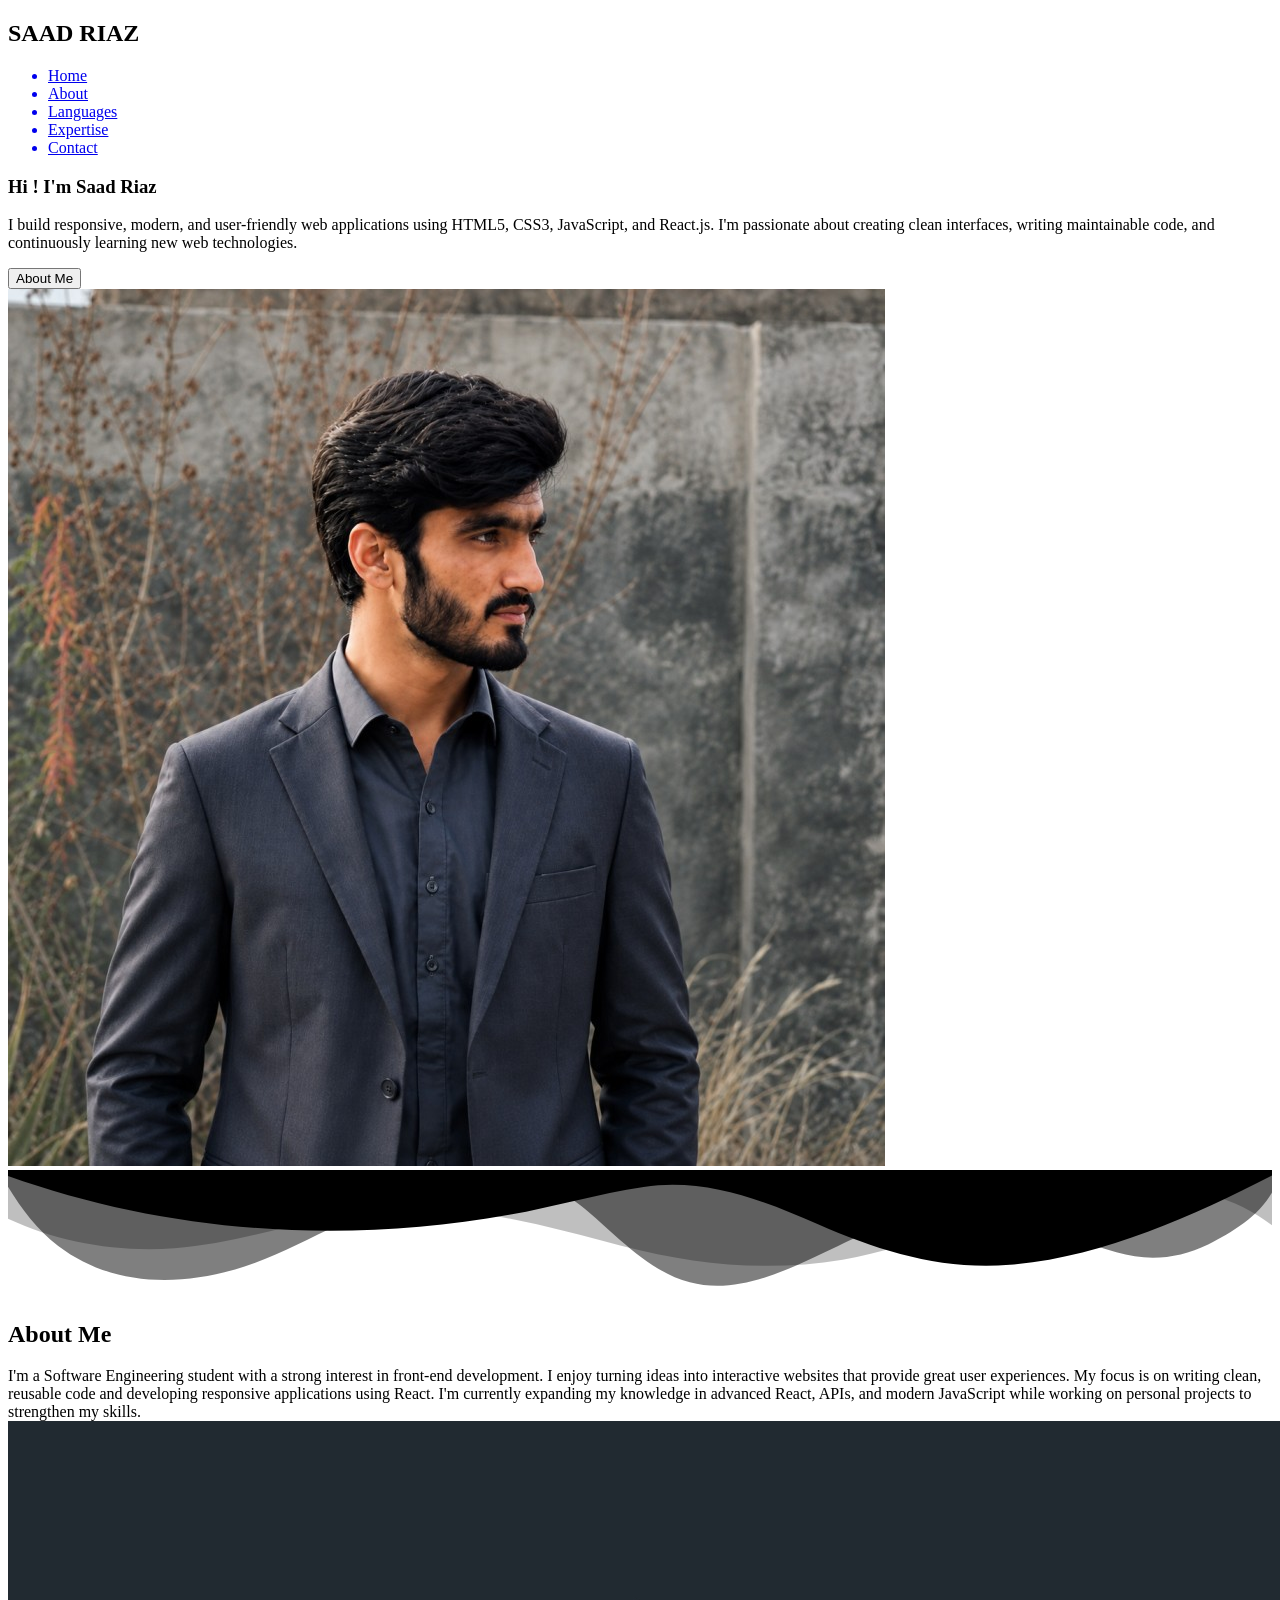
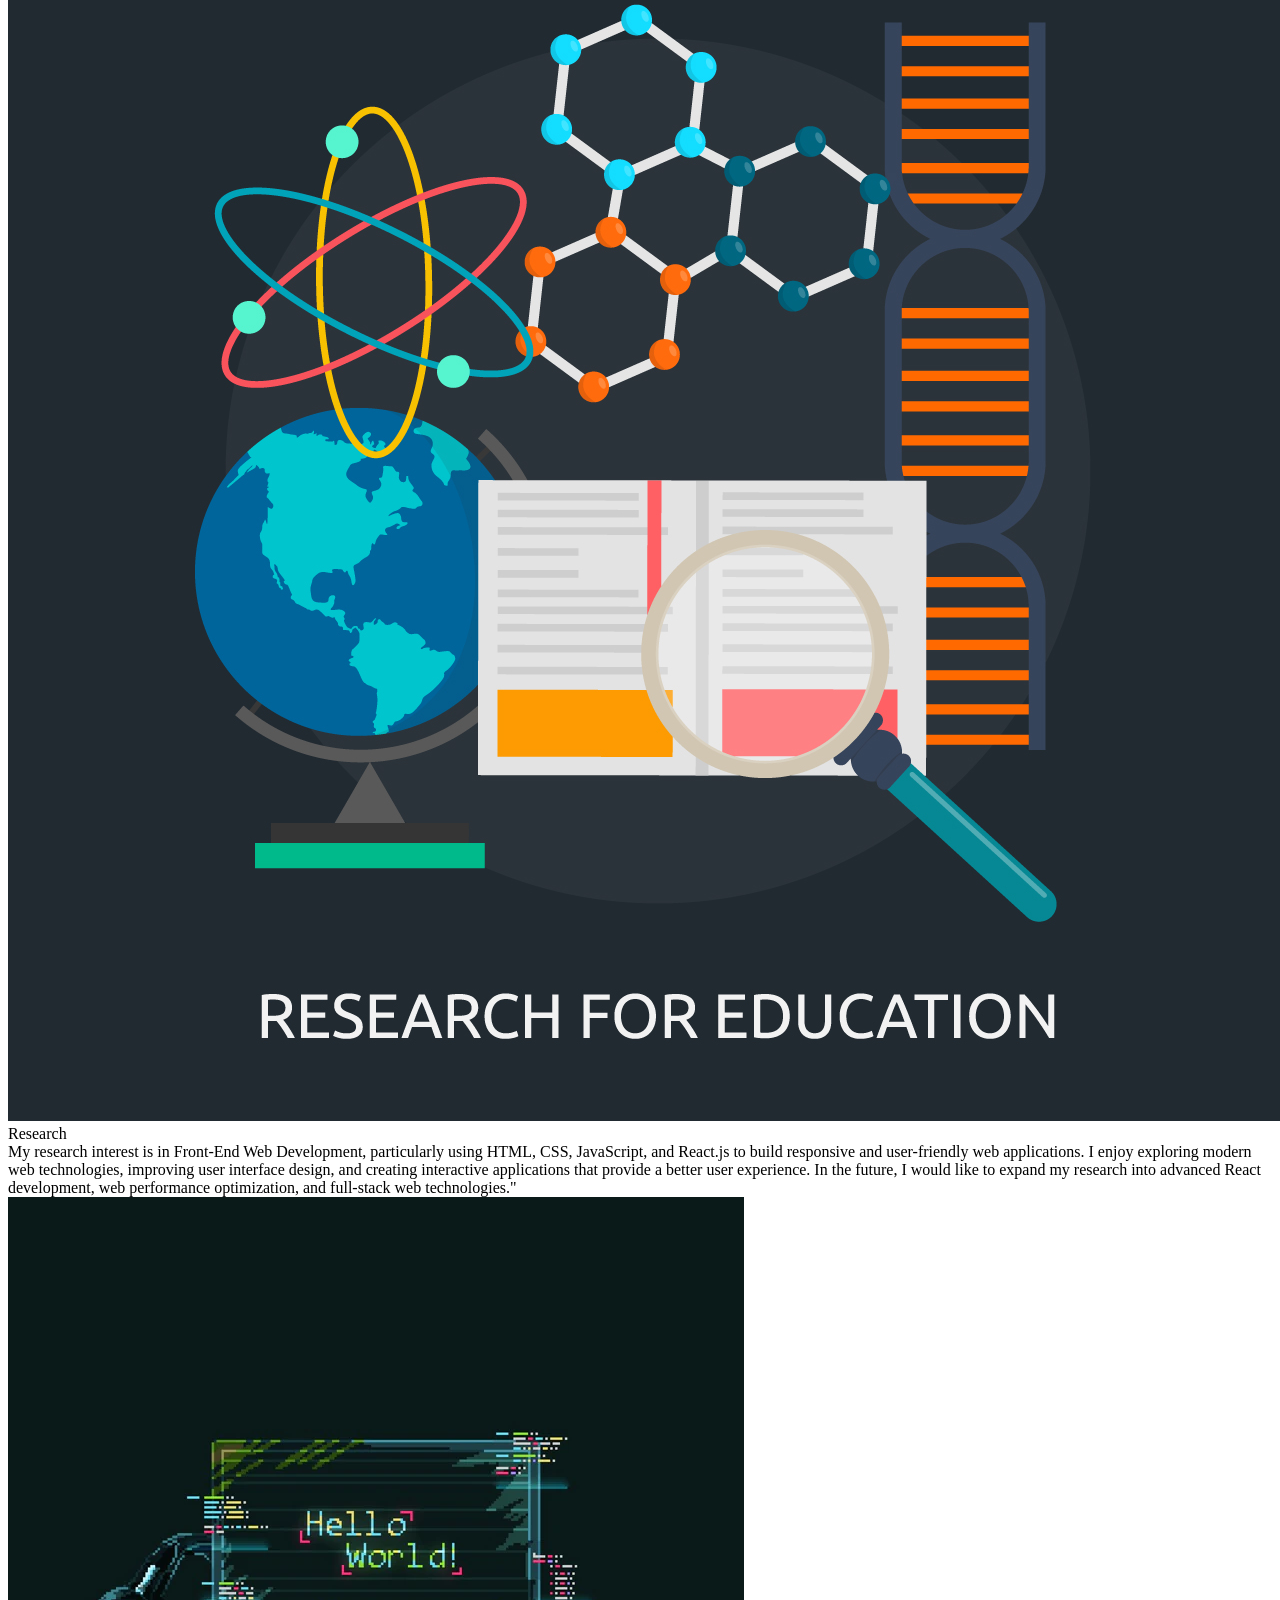
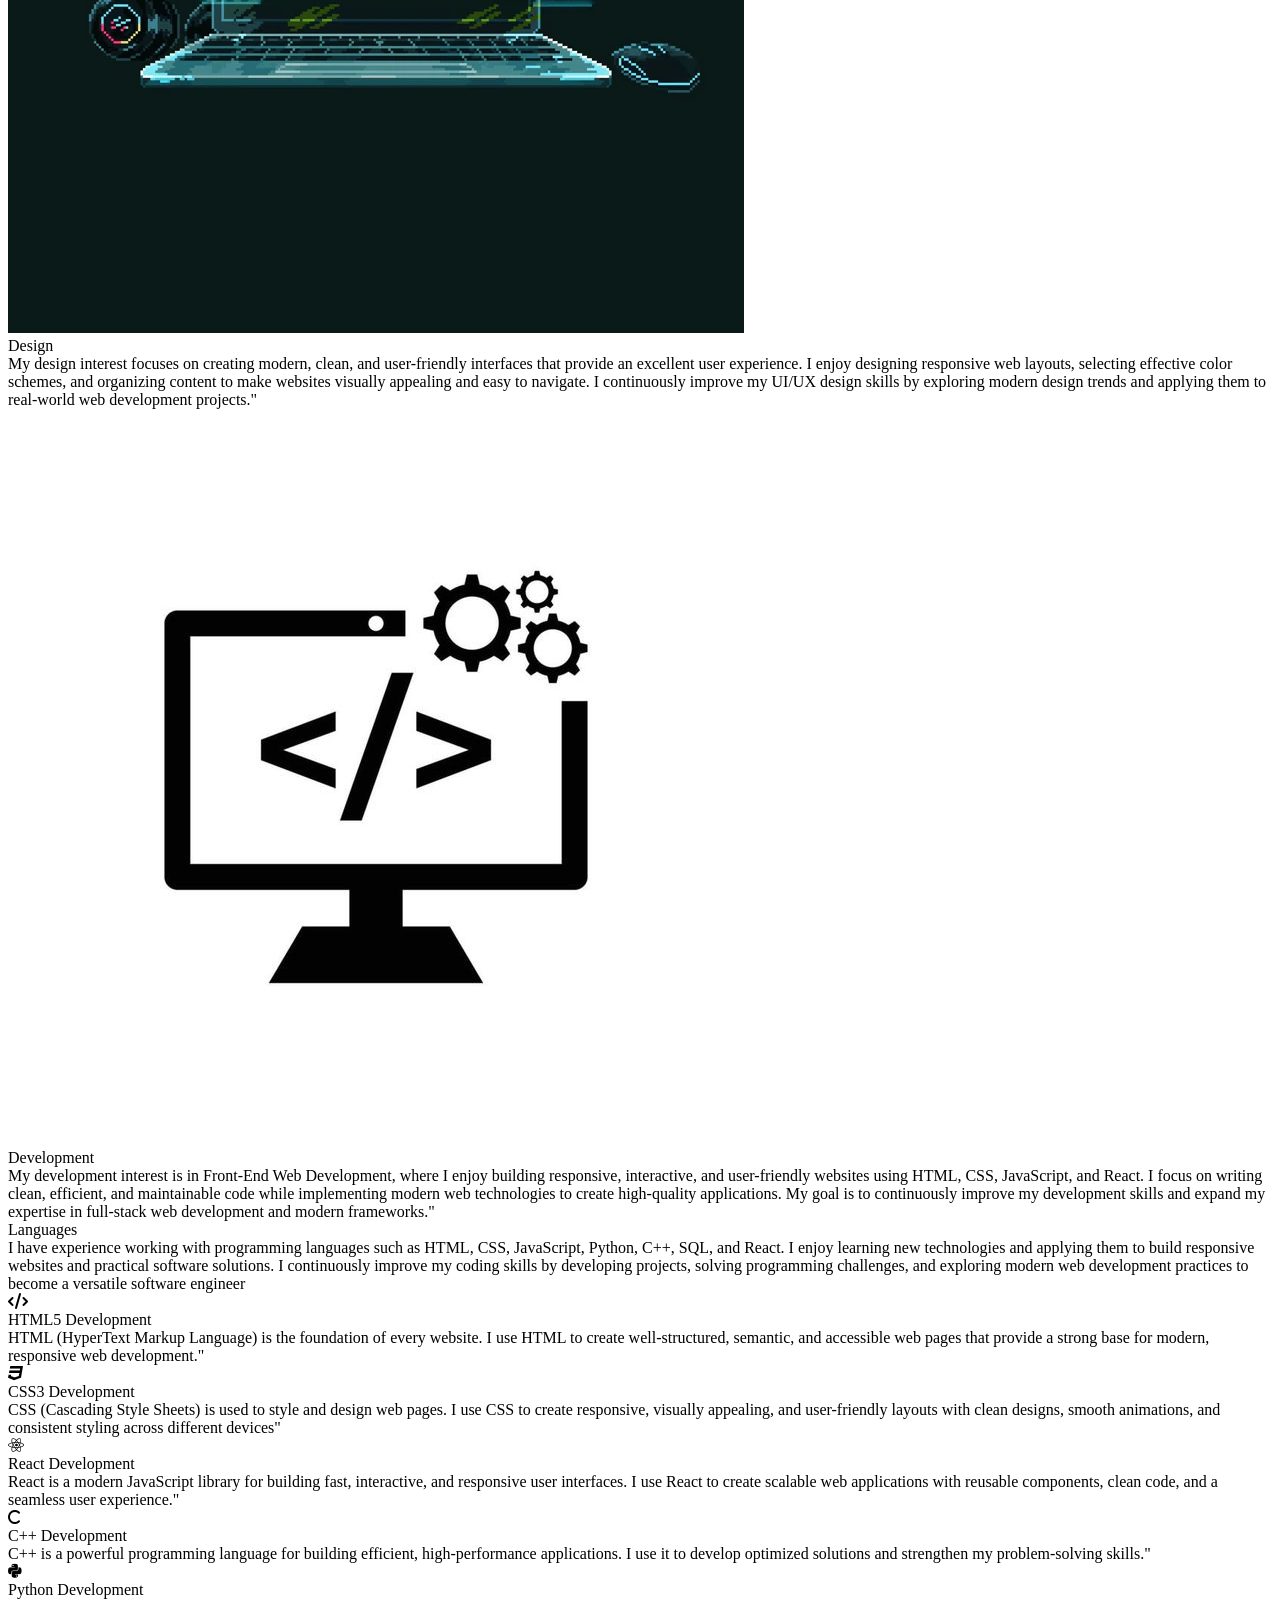
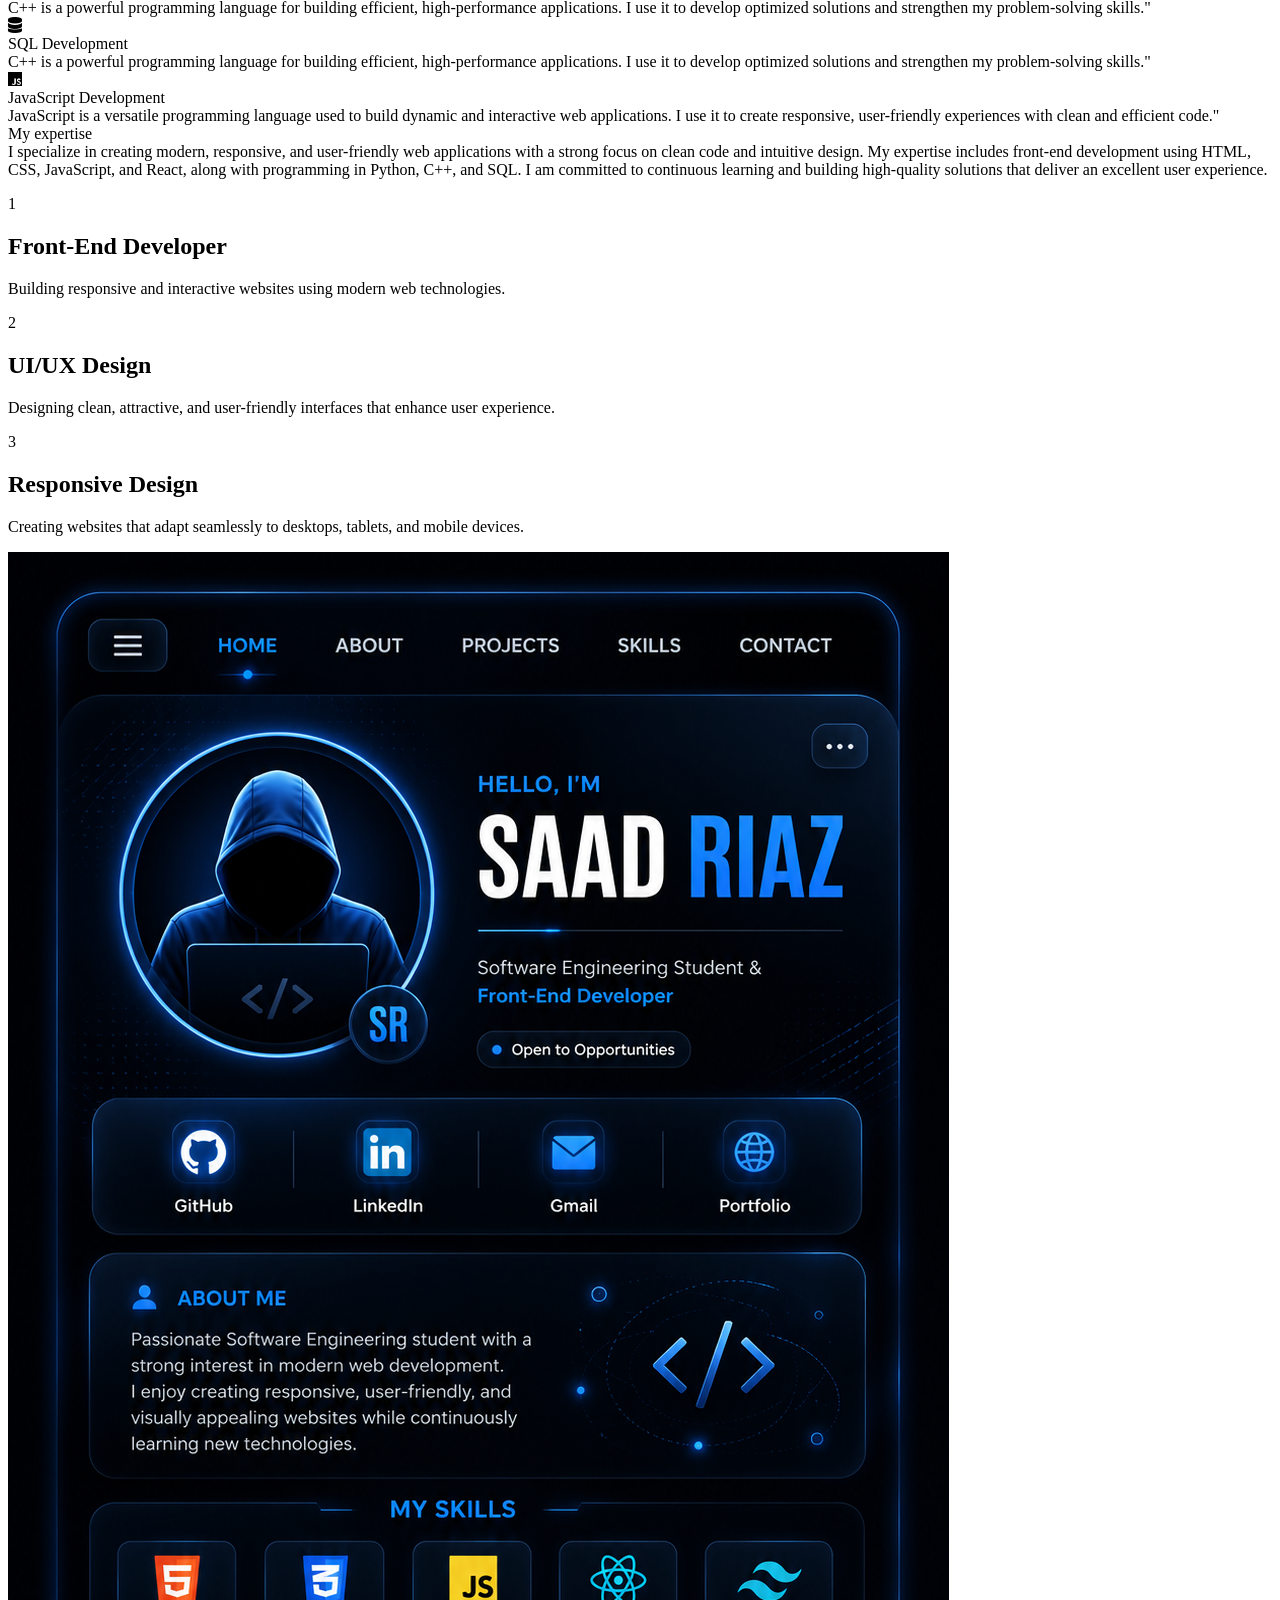
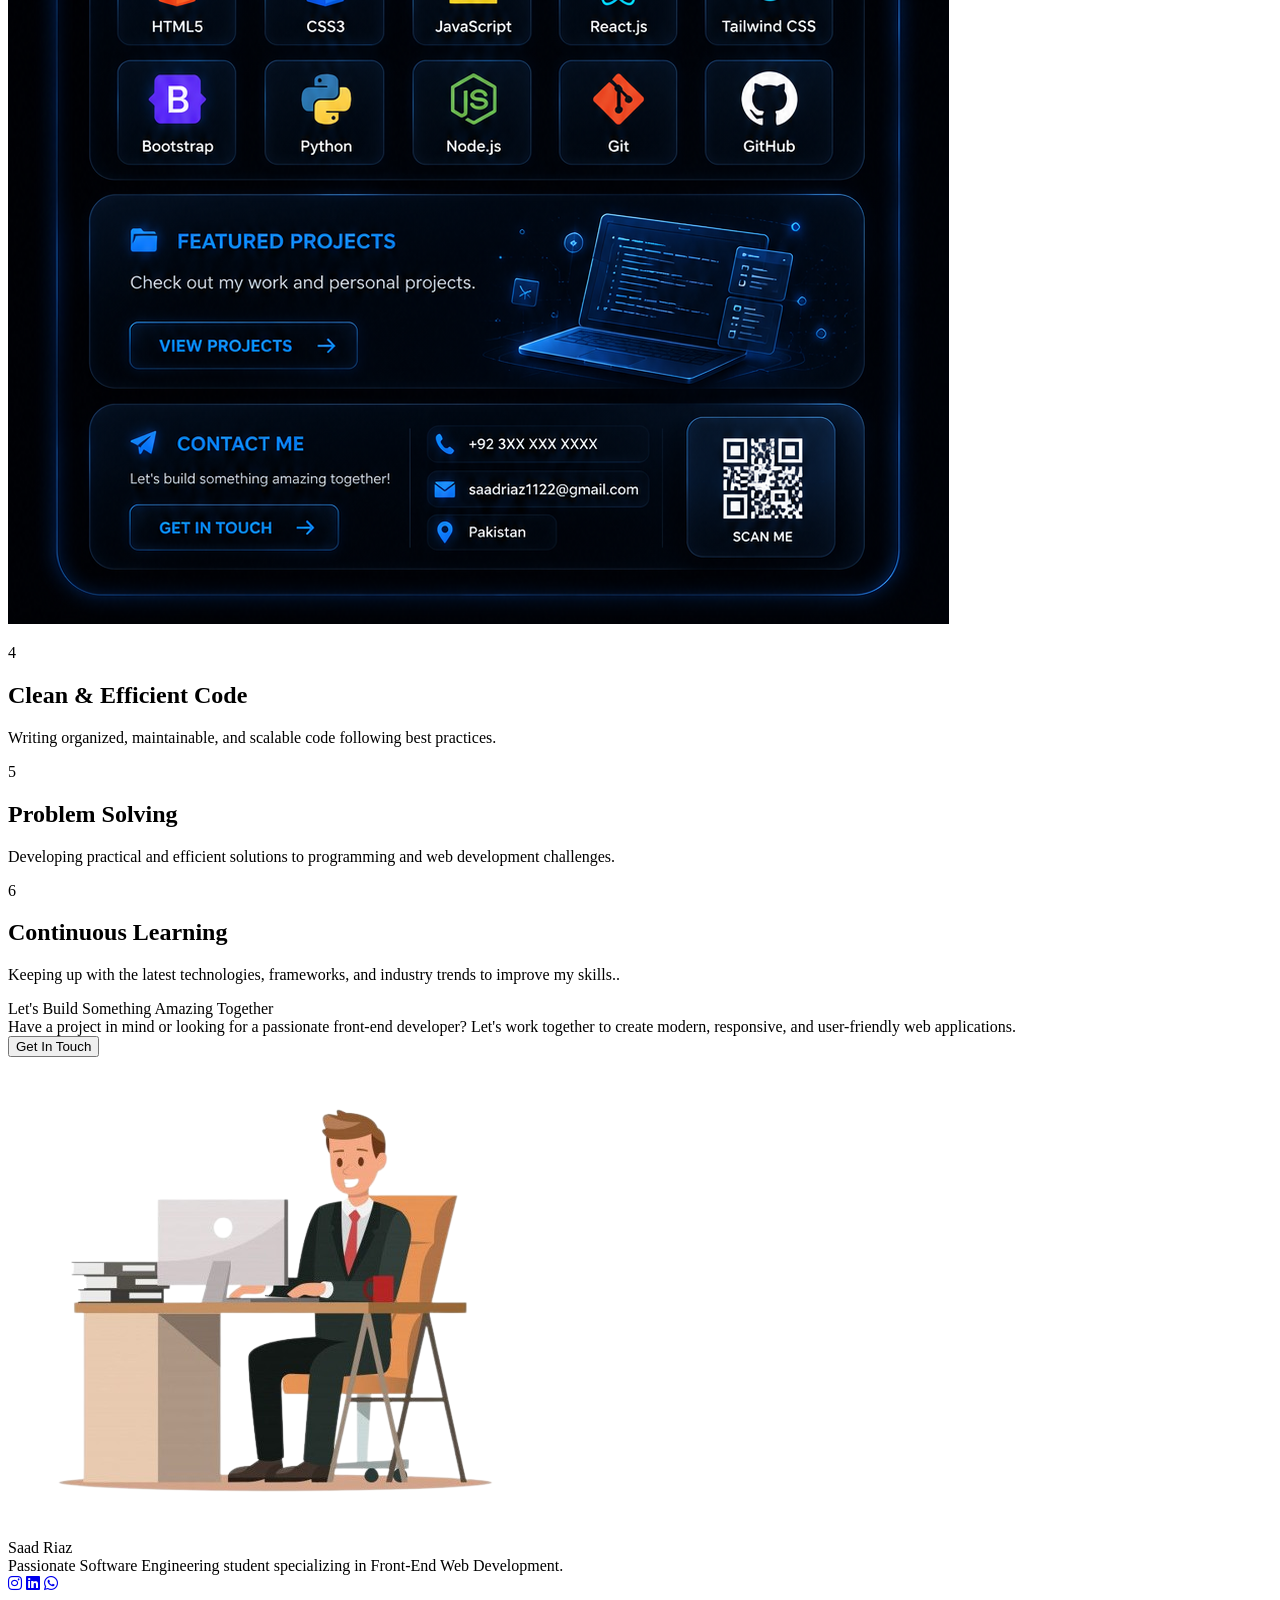
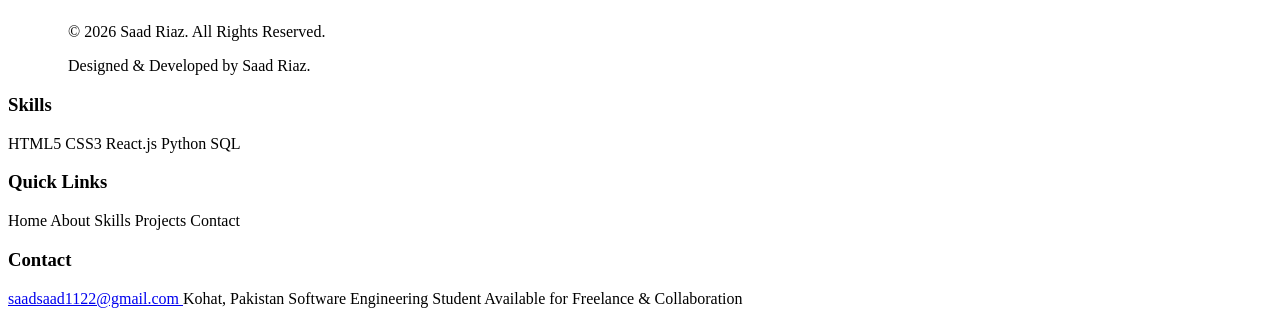
==== index.html @ a9970c0c "Rename Final_Project.html to index.html" ====
<!DOCTYPE html>
<html lang="en">
<head>
    <meta charset="UTF-8">
    <meta name="viewport" content="width=device-width, initial-scale=1.0">
    <meta http-equiv="X-UA-Compatible" content="ie=edge">
    <link rel="stylesheet" href="https://cdnjs.cloudflare.com/ajax/libs/font-awesome/6.0.0/css/all.min.css" integrity="sha512-9usAa10IRO0HhonpyAIVpjrylPvoDwiPUiKdWk5t3PyolY1cOd4DSE0Ga+ri4AuTroPR5aQvXU9xC6qOPnzFeg==" crossorigin="anonymous" referrerpolicy="no-referrer" />
    <link rel="stylesheet" href="Finalproject2.css">

    <link rel="stylesheet" href="https://unpkg.com/aos@next/dist/aos.css" />
    <title>Final Project</title>
</head>
<body>

    <section class="bg.color">
     
    <header class="head">
        <div>
        <h1 class="start">SAAD RIAZ</h1>
    </div>
        <ul>
             <a href="Final_Project.html"><li >Home</li>  </a> 
             <a href="About-me.html"><li >About</li>  </a>  
             <a href="Languages.html"><li >Languages</li>  </a> 
             <a href="Expertise.html"><li >Expertise</li>  </a> 
             <a href="Contact.html"><li >Contact</li>  </a> 
            
        </ul>
    </header>


<main >
 <section class="bd-color grid grid-template--cols">

<div>
    <H1>
        Hi ! I'm Saad Riaz 
    </H1>
    <p> I build responsive, modern, and user-friendly web applications using HTML5, CSS3, JavaScript, and React.js. I'm passionate about creating clean interfaces, writing maintainable code, and continuously learning new web technologies.</p>

  <a href="Final_Project.html">  <button>About Me</button></a>
</div>
<div data-aos="fade-up" data-aos-duration="2000">  
   <img src="./images/Saad (2) (1).jpg" alt="">
</div> 

<div class="custom-shape-divider-bottom-1784819556">
        <svg data-name="Layer 1" xmlns="http://www.w3.org/2000/svg" viewBox="0 0 1200 120" preserveAspectRatio="none">
            <path d="M0,0V46.29c47.79,22.2,103.59,32.17,158,28,70.36-5.37,136.33-33.31,206.8-37.5C438.64,32.43,512.34,53.67,583,72.05c69.27,18,138.3,24.88,209.4,13.08,36.15-6,69.85-17.84,104.45-29.34C989.49,25,1113-14.29,1200,52.47V0Z" opacity=".25" class="shape-fill"></path>
            <path d="M0,0V15.81C13,36.92,27.64,56.86,47.69,72.05,99.41,111.27,165,111,224.58,91.58c31.15-10.15,60.09-26.07,89.67-39.8,40.92-19,84.73-46,130.83-49.67,36.26-2.85,70.9,9.42,98.6,31.56,31.77,25.39,62.32,62,103.63,73,40.44,10.79,81.35-6.69,119.13-24.28s75.16-39,116.92-43.05c59.73-5.85,113.28,22.88,168.9,38.84,30.2,8.66,59,6.17,87.09-7.5,22.43-10.89,48-26.93,60.65-49.24V0Z" opacity=".5" class="shape-fill"></path>
            <path d="M0,0V5.63C149.93,59,314.09,71.32,475.83,42.57c43-7.64,84.23-20.12,127.61-26.46,59-8.63,112.48,12.24,165.56,35.4C827.93,77.22,886,95.24,951.2,90c86.53-7,172.46-45.71,248.8-84.81V0Z" class="shape-fill"></path>
        </svg>
    </div>
</section>



</main>

<span>
<div>
<h2 class="about_heading"> About Me</h2>
<div class="about_para">I'm a Software Engineering student with a strong interest in front-end development. I enjoy turning ideas into interactive websites that provide great user experiences. My focus is on writing clean, reusable code and developing responsive applications using React.
    I'm currently expanding my knowledge in advanced React, APIs, and modern JavaScript while working on personal projects to strengthen my skills.
</div>
<div class="grid grid-three--cols " >
<div class="borders" data-aos="fade-up" data-aos-duration="1000">
<img class="imgadjust"  src="./images/research.jpg" alt=""  >
<div class="imgheading">Research</div>
<div class="imgpara">My research interest is in Front-End Web Development, particularly using HTML, CSS, JavaScript, and React.js to build responsive and user-friendly web applications. I enjoy exploring modern web technologies, improving user interface design, and creating interactive applications that provide a better user experience. In the future, I would like to expand my research into advanced React development, web performance optimization, and full-stack web technologies."

</div>
</div>
<div class="borders" data-aos="fade-up" data-aos-duration="2000">
    <img  class="imgadjust"  src="./images/design.webp" alt="">
    <div class="imgheading">Design</div>
    <div class="imgpara">My design interest focuses on creating modern, clean, and user-friendly interfaces that provide an excellent user experience. I enjoy designing responsive web layouts, selecting effective color schemes, and organizing content to make websites visually appealing and easy to navigate. I continuously improve my UI/UX design skills by exploring modern design trends and applying them to real-world web development projects."
    
    </div>
</div>
    <div class="borders" data-aos="fade-up" data-aos-duration="3000">
        <img  class="imgadjust"  src="./images/develop.jpg" alt="">
        <div class="imgheading">Development</div>
        <div class="imgpara">My development interest is in Front-End Web Development, where I enjoy building responsive, interactive, and user-friendly websites using HTML, CSS, JavaScript, and React. I focus on writing clean, efficient, and maintainable code while implementing modern web technologies to create high-quality applications. My goal is to continuously improve my development skills and expand my expertise in full-stack web development and modern frameworks."
        
        </div>
    </div>
</div>

</div>
<div class="bd-color">
<div class="lang">
    <div class="langheading">Languages</div>
    <div class="langpara">I have experience working with programming languages such as HTML, CSS, JavaScript, Python, C++, SQL, and React. I enjoy learning new technologies and applying them to build responsive websites and practical software solutions. I continuously improve my coding skills by developing projects, solving programming challenges, and exploring modern web development practices to become a versatile software engineer</div>


<div class="grid grid-four--cols">
    <div class="box-shaddow" data-aos="fade-up" data-aos-duration="500">
        <i class="faah fa-solid fa-code"></i>
        <div class="heading">HTML5 Development</div>
        <div class="paragrapgh">HTML (HyperText Markup Language) is the foundation of every website. I use HTML to create well-structured, semantic, and accessible web pages that provide a strong base for modern, responsive web development."
        </div>
        </div>
        <div class="box-shaddow" data-aos="fade-up" data-aos-duration="1000">
            <i class=" drrr fa-brands fa-css3"></i>
            <div class="heading">CSS3 Development</div>
            <div class="paragrapgh">CSS (Cascading Style Sheets) is used to style and design web pages. I use CSS to create responsive, visually appealing, and user-friendly layouts with clean designs, smooth animations, and consistent styling across different devices"
            </div>
            </div>
            <div class="box-shaddow" data-aos="fade-up" data-aos-duration="1500">
                <i class=" drrr fa-brands fa-react"></i>
                <div class="heading">React Development</div>
                <div class="paragrapgh">React is a modern JavaScript library for building fast, interactive, and responsive user interfaces. I use React to create scalable web applications with reusable components, clean code, and a seamless user experience."
                </div>
                </div>
                <div class="box-shaddow" data-aos="fade-up" data-aos-duration="2000">
                    <i class="faah fa-solid fa-c"></i>
                    <div class="heading">C++ Development</div>
                    <div class="paragrapgh">C++ is a powerful programming language for building efficient, high-performance applications. I use it to develop optimized solutions and strengthen my problem-solving skills."
                    </div>
                </div>
                    <div class="box-shaddow" data-aos="fade-up" data-aos-duration="3000">
                        <i class=" drrr fa-brands fa-python"></i>
                        <div class="heading">Python Development</div>
                        <div class="paragrapgh">C++ is a powerful programming language for building efficient, high-performance applications. I use it to develop optimized solutions and strengthen my problem-solving skills."
                        </div>
                    </div>
                        <div class="box-shaddow" data-aos="fade-up" data-aos-duration="3000">
                            <i class="faah fa-solid fa-database"></i>
                            <div class="heading">SQL Development</div>
                            <div class="paragrapgh">C++ is a powerful programming language for building efficient, high-performance applications. I use it to develop optimized solutions and strengthen my problem-solving skills."
                            </div>
                        </div>
                            <div class="box-shaddow" data-aos="fade-up" data-aos-duration="3000">
                                <i class=" drrr fa-brands fa-js"></i>
                                <div class="heading">JavaScript Development</div>
                                <div class="paragrapgh">JavaScript is a versatile programming language used to build dynamic and interactive web applications. I use it to create responsive, user-friendly experiences with clean and efficient code."
                                </div> 
                                    </div>
                                    </div>
                                        </div>
</span>
<div class="bg-color">
<div class="why-heading">My expertise</div>
<div class="why-para">I specialize in creating modern, responsive, and user-friendly web applications with a strong focus on clean code and intuitive design. My expertise includes front-end development using HTML, CSS, JavaScript, and React, along with programming in Python, C++, and SQL. I am committed to continuous learning and building high-quality solutions that deliver an excellent user experience.</div>


<div class="grid grid-three--cols">

    <div class="right-content ">

        <div class="margin" data-aos="fade-up" data-aos-duration="1000">
<p class="paradeco dec">1</p>
<h2>Front-End Developer</h2>
<p>Building responsive and interactive websites using modern web technologies.</p>
</div>
<div class="margin dec" data-aos="fade-up" data-aos-duration="2000">
        <p class="paradeco">2</p>
        <h2>UI/UX Design</h2>
        <p>Designing clean, attractive, and user-friendly interfaces that enhance user experience.</p>
        </div>
        <div class="margin dec" data-aos="fade-up" data-aos-duration="3000">
                <p class="paradeco">3</p>
                <h2>Responsive Design</h2>
                <p>Creating websites that adapt seamlessly to desktops, tablets, and mobile devices.</p>
                </div>
</div>


<div class="portfoliobox">
    <img class="portfolio" src="images/ChatGPT Image Jul 24, 2026, 05_19_26 PM.png" alt="">
</div>




<div class="left-content ">
        <div class="marginL" data-aos="fade-up" data-aos-duration="1000">
                <p class="paradec">4</p>
                <h2>Clean & Efficient Code</h2>
                <p>Writing organized, maintainable, and scalable code following best practices.</p>
            </div>    
            <div class="marginL" data-aos="fade-up" data-aos-duration="2000">
                    <p class="paradec">5</p>
                    <h2>Problem Solving</h2>
                    <p>Developing practical and efficient solutions to programming and web development challenges.</p>
                </div>  
                <div class="marginL" data-aos="fade-up" data-aos-duration="3000">
                        <p class="paradec"> 6</p>
                        <h2>Continuous Learning</h2>
                        <p>Keeping up with the latest technologies, frameworks, and industry trends to improve my skills..</p>
                    </div>  
</div>
</div>


<div class="contactbg">
<div class="contact grid grid-template--cols">
    <div>
<div class="head">Let's Build Something Amazing Together</div>
<div class="line">Have a project in mind or looking for a passionate front-end developer? Let's work together to create modern, responsive, and user-friendly web applications.</div>
<a href="Contact.html"><button class="intouch"> Get In Touch</button></a>
</div>

<img class="intouchimg" src="./images/laptop.png" alt="">

</div>
</div>


<footer>
        <div class="all">
    
            
            <div class="left-side">
                <div class="nd">
                    <div class="name">Saad Riaz</div>
                </div>
    
                <div class="detail">
                    Passionate Software Engineering student specializing in Front-End Web Development.
                </div>
    
                <div class="icons">
                    <a href="https://www.instagram.com/saad_riaaz/?hl=en"><i class="dingding fa-brands fa-instagram"></i></a>
                    <a href="https://www.linkedin.com/in/saad-riaz-18886a326/"><i class="dingding fa-brands fa-linkedin"></i></a>
                    <a href="https://wa.me/923305630967"><i class="dingding fa-brands fa-whatsapp"></i></a>
                </div>
                <div style="margin: 30px 0 0 60px">
                <p>© 2026 Saad Riaz. All Rights Reserved.</p>
                <p>Designed & Developed by Saad Riaz.</p>
            </div>
            </div>
    
            <div class="footer-cols">
            <div class="right-side">
                <h3>Skills</h3>
    
                <div class="skills">
                    <span>HTML5</span>
                    <span>CSS3</span>
                    <span>React.js</span>
                    <span>Python</span>
                    <span>SQL</span>
                </div>
            </div>
            <div class="right-side">
                    <h3>Quick Links</h3>
        
                    <div class="skills">
                        <span>Home</span>
                        <span>About</span>
                        <span>Skills</span>
                        <span>Projects</span>
                        <span>Contact</span>
                    </div>
                </div>
                <div class="right-side">
                        <h3>Contact</h3>
            
                        <div class="skills">
                            <a href="https://mail.google.com/mail/?view=cm&fs=1&to=saadsaad1122@gmail.com" target="_blank">
                                saadsaad1122@gmail.com
                            </a>
                            <span>Kohat, Pakistan</span>
                            <span>Software Engineering Student</span>
                            <span>Available for Freelance & Collaboration</span>
                            
                        </div>
                    </div>
                   
                </div>
               
        </div>

        
    </footer>


    <script src="https://unpkg.com/aos@next/dist/aos.js"></script>
    <script>
      AOS.init();
    </script>
    </section>
</body>
</html>
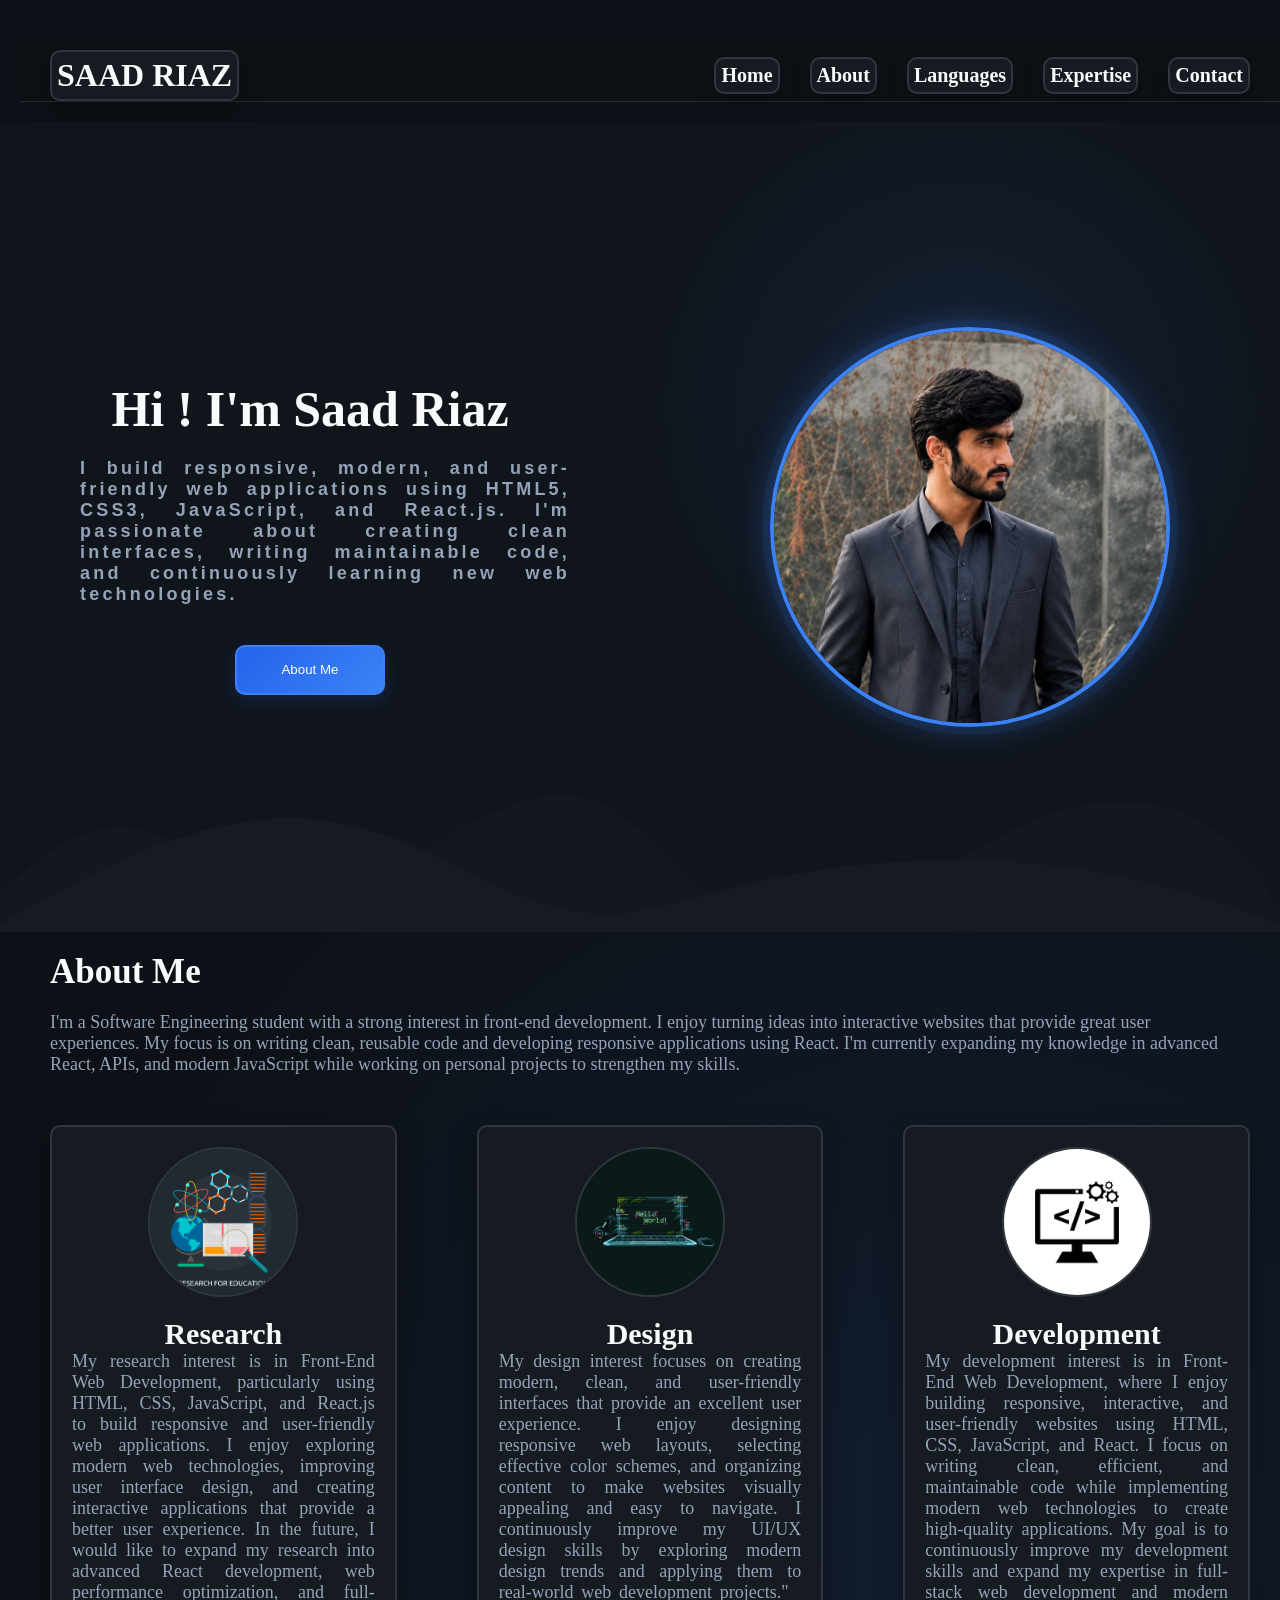
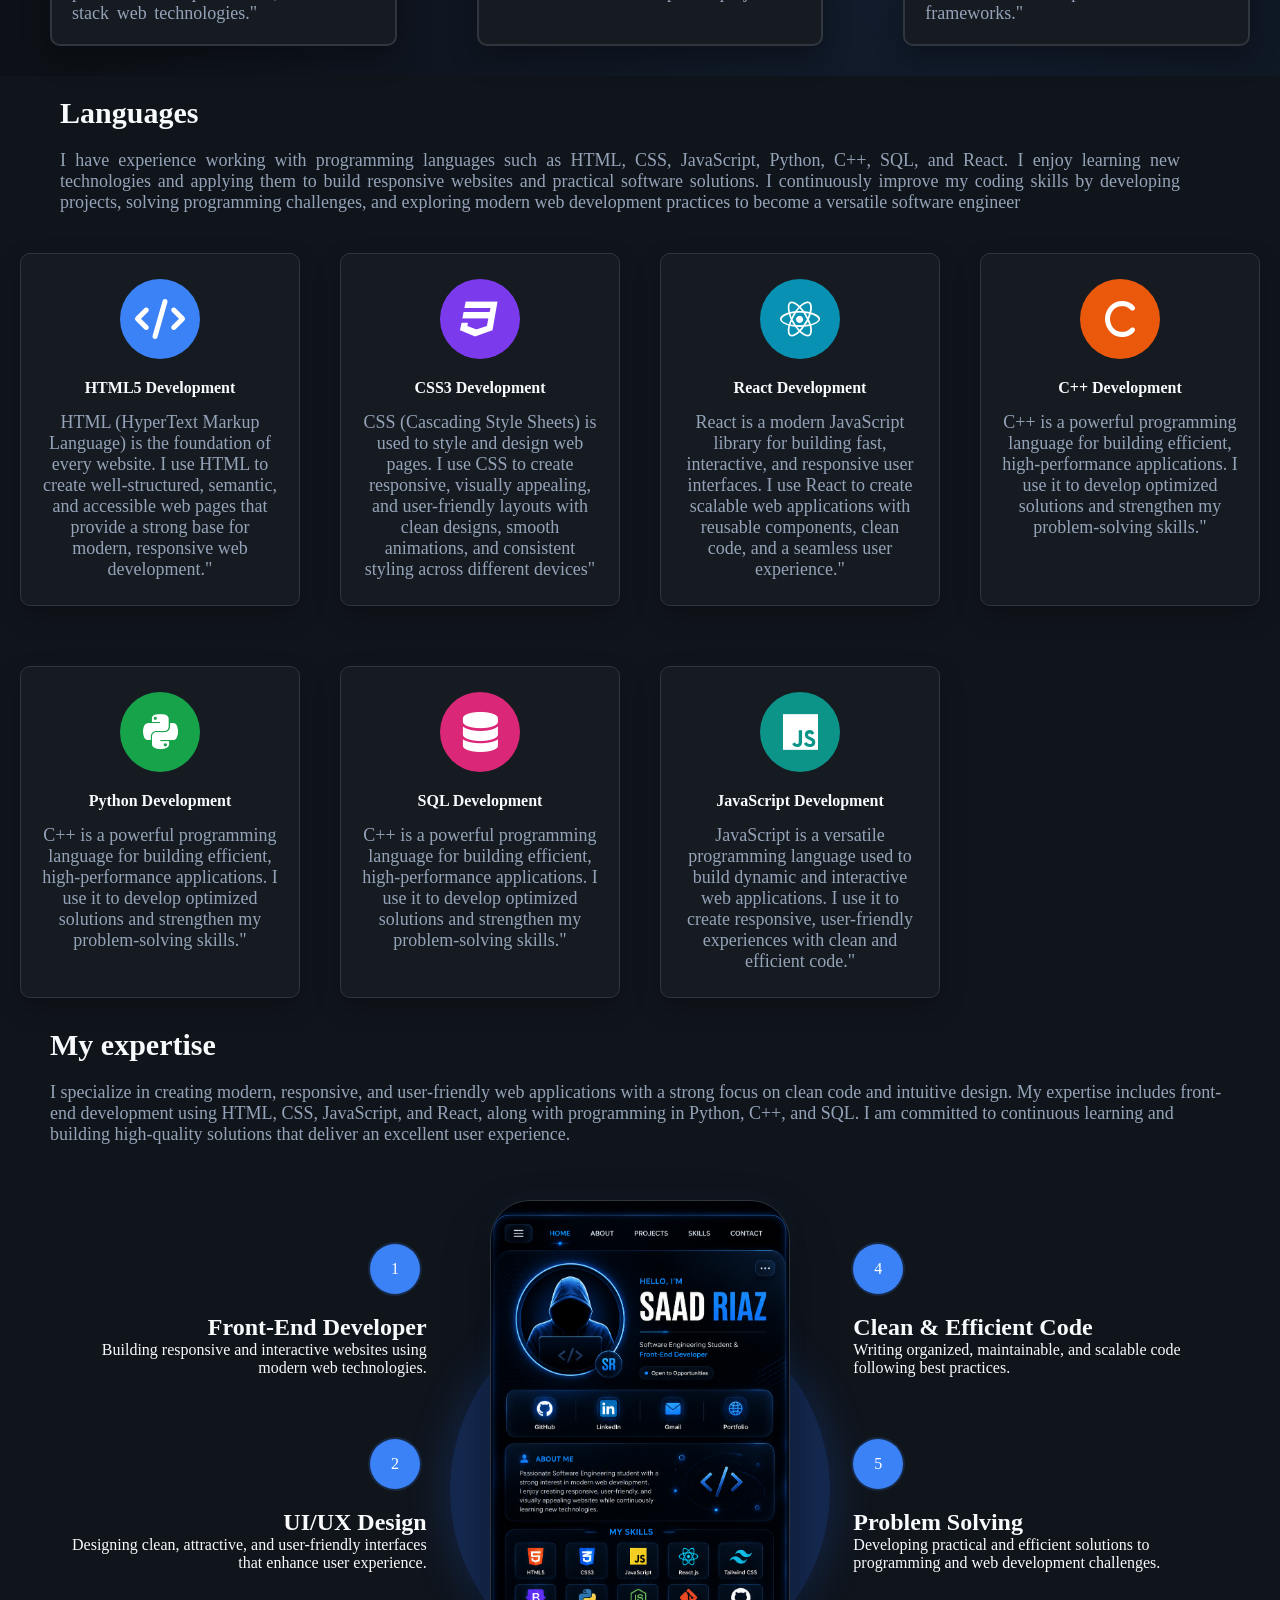
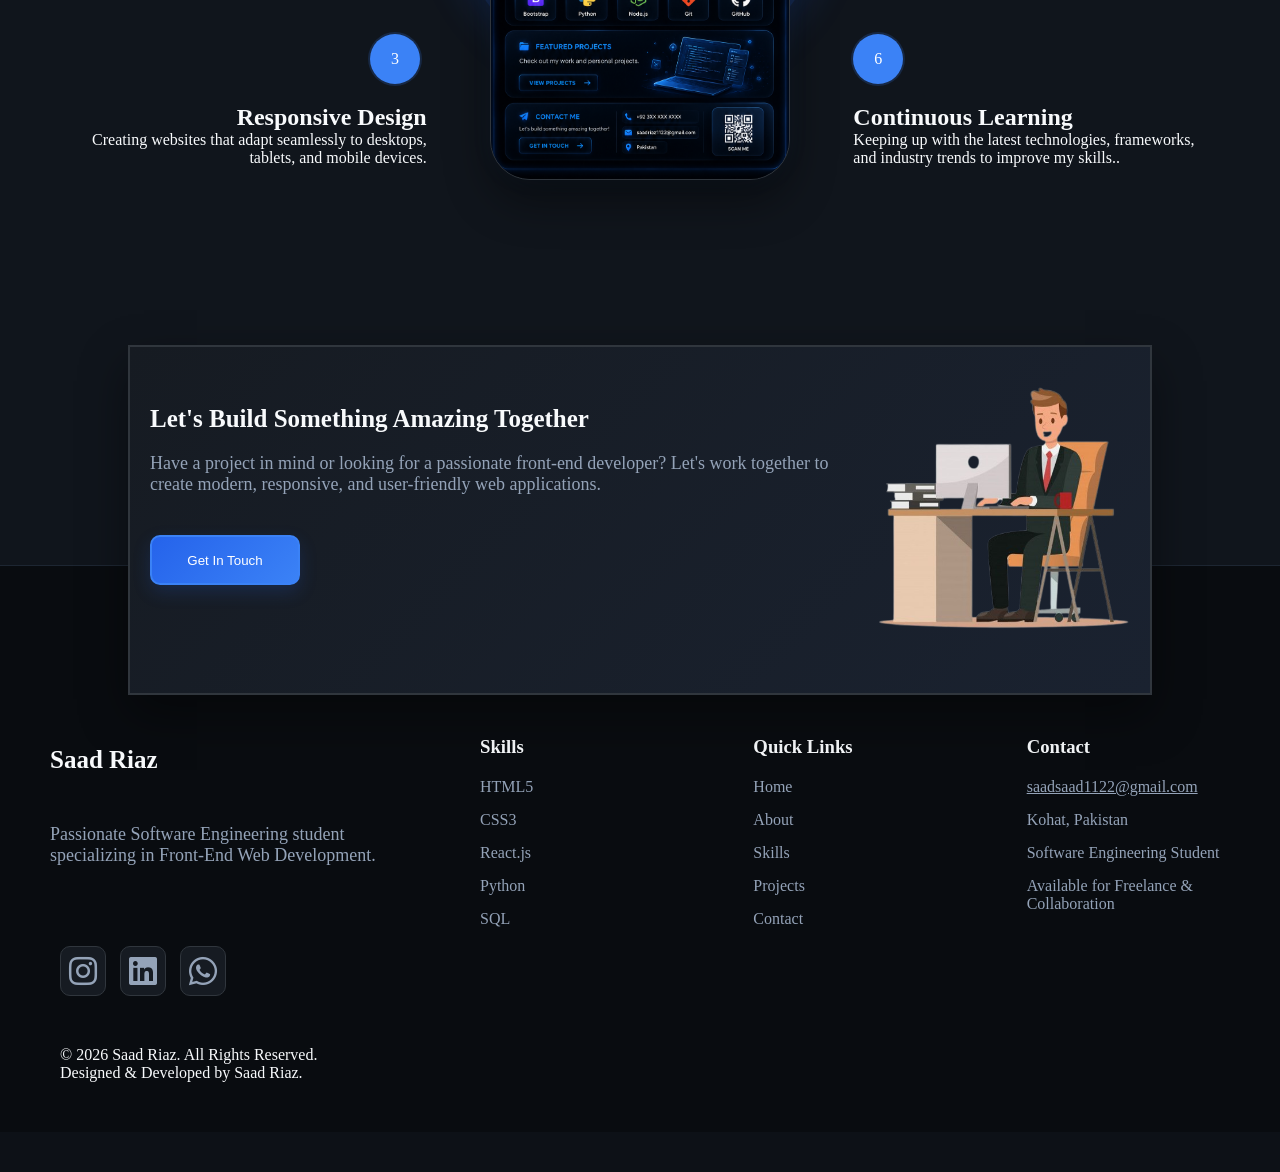
==== commit f2d02560: "Update index.html" ====
--- a/index.html
+++ b/index.html
@@ -5,7 +5,7 @@
     <meta name="viewport" content="width=device-width, initial-scale=1.0">
     <meta http-equiv="X-UA-Compatible" content="ie=edge">
     <link rel="stylesheet" href="https://cdnjs.cloudflare.com/ajax/libs/font-awesome/6.0.0/css/all.min.css" integrity="sha512-9usAa10IRO0HhonpyAIVpjrylPvoDwiPUiKdWk5t3PyolY1cOd4DSE0Ga+ri4AuTroPR5aQvXU9xC6qOPnzFeg==" crossorigin="anonymous" referrerpolicy="no-referrer" />
-    <link rel="stylesheet" href="Finalproject2.css">
+    <link rel="stylesheet" href="FinalProject2.css">
 
     <link rel="stylesheet" href="https://unpkg.com/aos@next/dist/aos.css" />
     <title>Final Project</title>
--- a/FinalProject2.css
+++ b/FinalProject2.css
@@ -0,0 +1,2070 @@
+*{
+    padding: 0;
+    margin: 0;
+    box-sizing: border-box;
+}
+
+html, body{
+    overflow-x: hidden;
+    width: 100%;
+}
+
+.start{
+    font-size: 32px;
+    margin: 10px 0 0 0;
+    border : 2px solid black;
+    background-color: black;
+    color: white;
+    border-radius: 10px;
+    padding: 5px 5px;
+    box-shadow: rgba(255, 255, 255, 0.3) 0px 19px 38px, rgba(0, 0, 0, 0.22) 0px 15px 12px;
+}
+header{
+    display: flex;
+    justify-content: space-between;
+    align-items: center;
+    padding: 0px 30px;
+
+}
+
+header h1{
+    margin: 0;
+}
+
+ul{
+    display: flex;
+    gap: 30px;
+    margin:10px 0 0 0;
+    list-style: none;
+}
+li{
+    font-size: 20px;
+    text-transform: none;
+    display:inline-block;
+    position: relative;
+    color: white;
+    border: 2px solid black;
+    border-radius: 10px;
+    padding: 5px 5px;
+    background-color: black;
+    box-shadow: rgba(255, 255, 255, 0.3) 0px 19px 38px, rgba(0, 0, 0, 0.22) 0px 15px 12px;
+}
+li::before{
+    content: "";
+    border: none;
+    position: absolute;
+    bottom: 0;
+    left: 0;
+    border-bottom: 2px solid white;
+    border-bottom-left-radius:10px;
+    border-bottom-right-radius:10px;
+    width: 0;
+}
+li:hover::before{
+    width: 100%;
+    transition: all 0.3s linear;
+
+}
+
+main img {
+    width: 400px;
+    height: 400px;
+    object-fit: cover;
+    border-radius: 50%;
+
+    border: 4px solid #3B82F6;
+
+    box-shadow:
+        0 0 0 8px rgba(59, 130, 246, 0.08),
+        0 0 35px rgba(59, 130, 246, 0.35);
+
+    transition:
+        transform 0.4s ease,
+        box-shadow 0.4s ease,
+        border-color 0.4s ease;
+
+    cursor: pointer;
+}
+
+main img:hover {
+    transform: scale(1.04);
+
+    border-color: #60A5FA;
+
+    box-shadow:
+        0 0 0 10px rgba(96, 165, 250, 0.10),
+        0 0 55px rgba(59, 130, 246, 0.55);
+}
+.bg.color{
+background-color: #0D1117;
+}
+section{
+    background-color: black;
+    height: 90vh;
+    align-content: center;
+    gap: 40px;
+
+    position: relative;
+}
+section{
+    height: auto;
+    min-height: 90vh;
+    padding: 40px 0;
+}
+
+section > div:first-child{
+    position: relative;
+    z-index: 5;
+}
+.grid {
+display: grid
+}
+.grid-template--cols{
+    grid-template-columns: repeat(2 , 1fr);
+}
+
+section > div:first-child{
+    margin: 0 50px;
+    display: flex;
+    flex-direction: column;
+    justify-content: center;
+    align-items: center;
+}
+section > div:first-child h1{
+    font-size:50px;
+    margin: 20px auto;
+    color: white
+
+}
+section > div:first-child p{
+
+    letter-spacing: .2rem;
+    font-weight: bold;
+    justify-content: center;
+    text-align: justify;
+    margin:0 0 40px 30px;
+    font-family: 'Segoe UI', Tahoma, Geneva, Verdana, sans-serif;
+    color: white;
+    font-size:18px;
+}
+button{
+    width:150px;
+    height:50px;
+    border-radius: 10px;
+    background-color: black;
+    border: 2px solid black;
+    color: white;
+    cursor: pointer;
+
+}
+button:hover{
+    background-color: grey;
+    border:2px solid darkgrey;
+    color: white;
+    box-shadow: rgba(255, 255, 255, 0.3) 0px 19px 38px, rgba(0, 0, 0, 0.22) 0px 15px 12px;
+}
+.custom-shape-divider-bottom-1784819556 {
+    position: absolute;
+    bottom: 0;
+    left: 0;
+    width: 100%;
+    overflow: hidden;
+    line-height: 0;
+    transform: rotate(180deg);
+}
+section{
+    height: auto;
+    min-height: 90vh;
+    padding: 40px 0;
+}
+
+section > div:first-child{
+    position: relative;
+    z-index: 5;
+}
+
+.custom-shape-divider-bottom-1784819556{
+    z-index: 1;
+    pointer-events: none;
+}
+
+.custom-shape-divider-bottom-1784819556 svg {
+    position: relative;
+    display: block;
+    width: calc(100% + 1.3px);
+    height: 150px;
+}
+
+.custom-shape-divider-bottom-1784819556 .shape-fill {
+    fill: #FFFFFF;
+}
+
+.about_heading{
+
+margin:20px 50px;
+font-weight: bold;
+font-size: 35px;
+
+}
+
+.about_para{
+
+    font-size: 18px;
+    margin:0px 50px;
+}
+.borders{
+    border: 2px solid black;
+    margin: 50px 30px 10px 50px;
+    background-color: darkgrey;
+    border-radius: 10px;
+    box-shadow: rgba(0, 0, 0, 0.3) 0px 19px 38px, rgba(0, 0, 0, 0.22) 0px 15px 12px;
+}
+.imgadjust{
+   width: 150px;
+   height: 150px;
+   border-radius: 50%;
+   margin:20px auto ;
+   display: block;
+   background-color: black;
+   transition :all  .5s linear
+}
+.imgadjust:hover{
+    transform: rotate(360deg
+    )
+}
+
+.imgheading{
+    display: flex;
+    justify-content: center;
+    font-size: 30px;
+    font-weight: bold;
+    text-align: justify
+
+}
+.imgpara{
+
+    font-size: 18px;
+    margin:0px 20px 20px 20px;
+    justify-content: center;
+    text-align: justify;
+
+    word-spacing: .2rem
+}
+.grid{
+    display: grid
+
+}
+.grid-three--cols{
+    grid-template-columns: repeat(3,1fr)
+}
+
+.lang{
+    background-color: white
+}
+
+.faah{
+    margin: 10px 0 0 100px;
+    padding: 12px 0 0 14px ;
+    font-size: 50px;
+    background-color: lightskyblue;
+    width: 80px;
+    height: 80px;
+    border-radius: 50%
+
+}
+.drrr{
+    margin: 10px 0 0 100px;
+    padding: 12px 0 0 14px ;
+    font-size: 50px;
+    background-color: lightskyblue;
+    width: 80px;
+    height: 80px;
+    border-radius: 50%
+
+}
+
+.langheading{
+    margin: 20px 0 20px 60px;
+    font-weight: bold;
+    font-size: 30px;
+    padding: 20px 0 0 0 ;
+}
+.langpara{
+    margin: 0px 50px 0px 60px;
+    font-size: 18px;
+    padding: 0 50px 0 0;
+    text-align: justify
+}
+.grid-four--cols{
+    grid-template-columns: repeat(4 , 1fr)
+}
+
+.paragrapgh{
+    font-size: 18px;
+    margin:20px 10px 10px 20px;
+    text-align: justify;
+}
+.heading{
+    margin:5px 0 0 80px;
+    font-weight: bold
+}
+.box-shaddow{
+    margin: 40px 20px 20px 20px;
+    background-color: white;
+    border-radius: 10px;
+    background: darkgrey;
+    color: black;
+
+}
+
+.box-shaddow:hover{
+    background: white;
+    box-shadow: rgba(0, 0, 0, 0.3) 0px 19px 38px, rgba(0, 0, 0, 0.22) 0px 15px 12px;
+}
+.grid-four--cols :nth-child(2) i{
+    background-color: plum;
+}
+.grid-four--cols :nth-child(3) i{
+    background-color: lightblue
+}
+.grid-four--cols :nth-child(4) i{
+    background-color: lightsalmon
+}
+.grid-four--cols :nth-child(5) i{
+    background-color: lightgreen
+}
+.grid-four--cols :nth-child(6) i{
+    background-color: pink
+}
+.grid-four--cols :nth-child(7) i{
+    background-color:  lightseagreen;
+}
+
+.why-heading{
+margin: 10px 50px ;
+font-weight: bold;
+font-size: 30px;
+}
+div .why-para{
+    margin : 20px 50px ;
+    font-size: 18px
+
+}
+.bd-color{
+    background-color:darkgrey;
+
+}
+
+.right-content,
+.left-content{
+    position: relative;
+    z-index: 2;
+    display: flex;
+    flex-direction: column;
+    height: 580px;
+    margin-top: 50px;
+    margin-bottom: 20px;
+}
+.right-content{
+    margin-left: 70px;
+    margin-right: 0;
+}
+.left-content{
+    margin-left: 0;
+    margin-right: 60px;
+}
+.right-content > div,
+.left-content > div{
+    height: 190px;
+    display: flex;
+    flex-direction: column;
+    justify-content: center;
+    margin: 0;
+    position: relative;
+    z-index: 2;
+}
+
+.portfoliobox{
+    position: relative;
+    z-index: 1;
+}
+.portfoliobox::before{
+    content: "";
+    position: absolute;
+    background-color: grey;
+    top: 50%;
+    left: 50%;
+    transform: translate(-50%, -50%);
+    width: 380px;
+    height: 380px;
+    border-radius: 50%;
+    z-index: 0;
+    animation: color 5s linear infinite;
+}
+.portfolio{
+    width: 300px;
+    height: 580px;
+    margin: 30px 0 30px 60px;
+    border-radius: 40px;
+    position: relative;
+    z-index: 2;
+    object-fit: cover;
+}
+
+@keyframes color{
+    0%{
+        background-color: gray
+    }
+    25%{
+        background-color: darkgrey
+    }
+    50%{
+        background-color: black
+    }
+    75%{
+        background-color: darkgrey
+    }
+    100%{
+        background-color: grey
+    }
+}
+
+.right-content,
+.left-content{
+    display: flex;
+    flex-direction: column;
+    justify-content: space-between;
+    height: 580px;
+    margin-top: 50px;
+    margin-bottom: 20px;
+    position: relative;
+    z-index: 2;
+}
+
+.right-content{
+    margin-left: 70px;
+    margin-right: 0;
+}
+.left-content{
+    margin-left: 0;
+    margin-right: 60px;
+}
+
+.margin{
+    margin:40px 0 0 0 ;
+    text-align: right;
+    position: relative;
+    z-index: 2;
+}
+.marginL{
+    margin:40px 0 0 0 ;
+    text-align: left
+}
+.right-content > div:nth-child(1),
+.left-content > div:nth-child(1),
+.right-content > div:nth-child(2),
+.left-content > div:nth-child(2),
+.right-content > div:nth-child(3),
+.left-content > div:nth-child(3){
+    height: 190px;
+}
+ .paradeco{
+    width:50px;
+    height: 50px;
+    background-color: grey;
+    border-radius: 50%;
+    display: flex;
+    justify-content: center;
+    text-align: center;
+    align-items: center;
+    margin: 0 0 20px 300px;
+
+}
+.paradec{
+    width:50px;
+    height: 50px;
+    background-color: grey;
+    border-radius: 50%;
+    display: flex;
+    justify-content: center;
+    text-align: center;
+    align-items: center;
+    margin: 0 0 20px 0;
+
+}
+
+.contactbg{
+background-color: darkgrey;
+
+display: flex;
+justify-content: center;
+
+align-items: center
+
+}
+.contact{
+    background-color: white;
+    display: flex;
+    justify-content: center;
+    align-items: center;
+    border: 2px solid white;
+    width: 70%;
+    height: 350px;
+    box-shadow: rgba(0, 0, 0, 0.3) 0px 19px 38px, rgba(0, 0, 0, 0.22) 0px 15px 12px;
+    margin-bottom: 0;
+    padding-bottom: 30px;
+    width :80%;
+    margin: 0 auto;
+    z-index: 1;
+    position: relative;
+    bottom: -130px;
+}
+.head{
+font-size: 25px;
+font-weight: bold;
+margin: 0 0px 20px 20px;
+}
+.line{
+    font-size: 18px;
+    margin: 0 0px 40px 20px;
+}
+.intouch{
+    padding: none;
+    margin: 0 0px 20px 20px;
+    background-color: black;
+    color: white
+}
+.intouch a{
+    color: white
+}
+.intouch:hover{
+    background-color: darkgrey;
+    box-shadow: rgba(0, 0, 0, 0.3) 0px 19px 38px, rgba(0, 0, 0, 0.22) 0px 15px 12px;
+}
+
+div .intouchimg{
+    width: 300px;
+    height:300px;
+
+}
+.all{
+    background-color: black;
+
+    color: white;
+    min-height: auto;
+    padding: 50px 0 ;
+    display: flex;
+
+    justify-content:space-between;
+    align-items:flex-start;
+
+}
+.nd{
+    padding: 70px 00 00 00;
+    display: flex;
+    flex-direction: column;
+}
+.name{
+    font-size: 25px;
+    font-weight: bold;
+    margin:60px 0 0px 50px
+}
+.detail{
+font-size: 18px;
+margin: 50px 50px
+}
+.dingding{
+    padding: none;
+    background-color: white;
+    padding: 5px;
+    font-size: 50px;
+    border-radius: 10px;
+    margin: 0 10px 0 0 ;
+}
+.dingding:hover{
+   background: grey;
+    box-shadow: rgb(255, 255, 255) 0px 20px 30px -10px;
+}
+
+.icons{
+    padding: 20px 60px;
+    position: relative;
+    margin-top:0;
+    padding-top: 30px;
+
+}
+footer{
+    position: relative;
+    background-color: transparent;
+
+}
+.footer-cols{
+    display: flex;
+
+    gap: 20px;
+    width: 100%;
+}
+.hello{
+    color: white;
+
+}
+.left-side{
+    width: 60%;
+}
+
+.right-side{
+    width: 35%;
+    margin-top: 120px;
+    display: flex;
+    flex-direction: column
+}
+
+.skills{
+    display: flex;
+    flex-wrap: wrap;
+    gap: 15px;
+    flex-direction: column;
+    padding: 20px 00 0 0;
+}
+
+.mb-3{
+    margin-bottom: 3rem;
+}
+label{
+    display: block;
+    text-transform: capitalize
+}
+input,textarea{
+    width: 100%;
+    padding: .5rem 1rem;
+    font-size: .8rem;
+
+}
+.contact-content .grid{
+    gap: 2rem
+}
+::placeholder{
+    font-size: 1rem;
+
+}
+.btn-submit{
+    font-size: 1.2rem;
+    border: none;
+    text-transform: capitalize;
+    background-color: black;
+    color: white
+}
+.btn-submit:hover{
+    background-color: darkgrey
+}
+.contact-page{
+    margin: 20px 0 0 70px;
+}
+.p{
+   font-size: 20px
+}
+.c{
+    font-size: 30px
+ }
+
+ .contact-map{
+     width: 50vw;
+     margin:25px 0 0 20px;
+ }
+
+ ::-webkit-scrollbar{
+     width: 1rem
+ }
+ ::-webkit-scrollbar-track{
+     background-color:white;
+ }
+ ::-webkit-scrollbar-thumb{
+     background: grey;
+     border-radius: 50px;
+ }
+ ::-webkit-scrollbar-thumb:hover{
+     background: black
+ }
+ input:focus-visible,
+ textarea:focus-visible{
+     outline: 2px solid red;
+ }
+
+@media (max-width: 1024px){
+    .right-side{
+        width: auto;
+        min-width: 150px;
+        flex: 1;
+    }
+}
+
+@media (max-width: 1024px) {
+    header{
+        padding: 15px 30px;
+    }
+    ul{
+        gap: 15px;
+    }
+    li{
+        font-size: 22px;
+    }
+    .start{
+        font-size: 28px;
+    }
+
+    section > div:first-child h1{
+        font-size: 36px;
+    }
+
+    .grid-three--cols{
+        grid-template-columns: repeat(2, 1fr);
+    }
+    .grid-four--cols{
+        grid-template-columns: repeat(2, 1fr);
+    }
+
+    .all{
+        flex-direction: column;
+        gap: 30px;
+    }
+    .left-side, .right-side{
+        width: 100%;
+        margin-top: 0;
+    }
+
+    .contact-map{
+        width: 90vw;
+    }
+}
+
+@media (max-width: 1220px) {
+    header{
+        padding: 15px 40px;
+    }
+
+    section > div:first-child h1{
+        font-size: 42px;
+    }
+
+    .about_heading, .about_para{
+        margin-left: 40px;
+        margin-right: 40px;
+    }
+
+    .why-heading, div .why-para{
+        margin-left: 40px;
+        margin-right: 40px;
+    }
+    .right-content{
+        margin-left: 40px;
+    }
+    .left-content{
+        margin-right: 40px;
+    }
+    .portfolio{
+        margin-left: 30px;
+    }
+
+    .langheading, .langpara{
+        margin-left: 40px;
+    }
+
+    .contact{
+        width: 85%;
+    }
+}
+
+@media (max-width: 998px) {
+    header{
+        padding: 12px 25px;
+    }
+    li{
+        font-size: 20px;
+    }
+
+    section > div:first-child h1{
+        font-size: 32px;
+    }
+    section > div:first-child p{
+        font-size: 16px;
+    }
+
+    main img{
+        width: 400px;
+        height: 400px;
+    }
+
+    .grid-three--cols{
+        grid-template-columns: repeat(2, 1fr);
+        gap: 15px;
+    }
+    .grid-four--cols{
+        grid-template-columns: repeat(2, 1fr);
+    }
+
+    .right-content{
+        margin-left: 30px;
+    }
+    .left-content{
+        margin-right: 30px;
+    }
+    .portfolio{
+        width: 250px;
+        margin-left: 20px;
+    }
+    .portfoliobox::before{
+        width: 320px;
+        height: 320px;
+    }
+
+    .contact{
+        width: 90%;
+    }
+    div .intouchimg{
+        width: 250px;
+        height: 250px;
+    }
+}
+
+@media (max-width: 768px) {
+
+    header{
+        flex-direction: column;
+        flex-wrap: wrap;
+        justify-content: center;
+        text-align: center;
+        gap: 10px;
+        padding: 15px 20px;
+    }
+    .start{
+        font-size: 24px;
+    }
+    header ul{
+        flex-wrap: wrap;
+        justify-content: center;
+    }
+
+    main img{
+        width: 100%;
+        height: auto;
+        max-width: 350px;
+    }
+    section{
+        height: auto;
+        padding: 40px 0;
+    }
+    .grid-template--cols{
+        grid-template-columns: 1fr;
+    }
+    section > div:first-child{
+        margin: 0 20px;
+    }
+    section > div:first-child h1{
+        font-size: 28px;
+        text-align: center;
+    }
+    section > div:first-child p{
+        margin: 0 0 20px 0;
+        text-align: center;
+    }
+
+    .about_para{
+        margin: 0 20px;
+    }
+    .grid-three--cols{
+        grid-template-columns: 1fr;
+        gap: 20px;
+    }
+    .borders{
+        margin: 20px auto;
+        max-width: 320px;
+        width: 90%;
+        padding-bottom: 15px;
+    }
+    .imgadjust{
+        margin: 15px auto 10px auto;
+    }
+    .imgheading{
+        margin: 10px 15px;
+        text-align: center;
+    }
+    .imgpara{
+        margin: 0 15px 15px 15px;
+        text-align: center;
+    }
+
+    .grid-four--cols{
+        grid-template-columns: 1fr;
+    }
+    .langheading, .langpara{
+        margin-left: 20px;
+        margin-right: 20px;
+        padding: 0;
+        text-align: center;
+    }
+    .box-shaddow{
+        margin: 20px auto;
+        max-width: 320px;
+        text-align: center;
+    }
+    .faah, .drrr{
+        margin: 15px auto 0 auto;
+    }
+    .heading{
+        margin: 5px 20px 0 20px;
+        text-align: center;
+    }
+    .paragrapgh{
+        margin: 10px 20px;
+        text-align: center;
+    }
+
+    .why-heading, div .why-para{
+        margin: 20px;
+    }
+    .right-content,
+    .left-content{
+        height: auto;
+        margin: 20px !important;
+        gap: 20px;
+    }
+    .right-content > div,
+    .left-content > div{
+        height: auto;
+        text-align: center;
+    }
+    .portfoliobox::before{
+        width: 250px;
+        height: 250px;
+    }
+    .portfolio{
+        width: 90%;
+        max-width: 280px;
+        height: auto;
+        margin: 30px auto;
+    }
+
+    .contact{
+        width: 95%;
+        height: auto;
+        padding: 20px;
+        bottom: -60px;
+    }
+    .head, .line, .intouch{
+        margin-left: 10px;
+    }
+    div .intouchimg{
+        width: 100%;
+        height: auto;
+        max-width: 300px;
+    }
+
+    .name, .detail{
+        margin: 20px;
+    }
+    .icons{
+        padding: 20px;
+    }
+    .contact-page{
+        margin: 20px;
+    }
+    .contact-map{
+        width: 100%;
+        margin: 25px 0 0 0;
+    }
+}
+
+@media (max-width: 480px) {
+    .start{
+        font-size: 20px;
+    }
+    li{
+        font-size: 16px;
+    }
+
+    section > div:first-child h1{
+        font-size: 22px;
+    }
+    section > div:first-child p{
+        font-size: 15px;
+    }
+    button{
+        width: 120px;
+        height: 40px;
+    }
+
+    .imgheading{
+        font-size: 22px;
+    }
+    .imgpara{
+        font-size: 15px;
+    }
+
+    .langheading{
+        font-size: 18px;
+    }
+    .langpara{
+        font-size: 15px;
+    }
+
+    .contact{
+        bottom: -30px;
+    }
+    .head{
+        font-size: 20px;
+    }
+    .name{
+        font-size: 20px;
+    }
+}
+
+@media (max-width: 1220px){
+    .contact-page{
+        margin: 20px 40px;
+    }
+}
+
+@media (max-width: 998px){
+    .contact-page .grid-template--cols{
+        grid-template-columns: 1fr;
+        gap: 30px;
+    }
+    .contact-map{
+        width: 100%;
+    }
+    .contact-map iframe{
+        height: 350px;
+    }
+}
+
+@media (max-width: 768px){
+    .contact-page{
+        margin: 20px;
+    }
+    .c{
+        font-size: 24px;
+    }
+    .p{
+        font-size: 16px;
+    }
+    .contact-content form .grid-template--cols{
+        grid-template-columns: 1fr;
+        gap: 10px;
+    }
+    input, textarea{
+        font-size: 1rem;
+        letter-spacing: 0.05rem;
+    }
+    .contact-map iframe{
+        height: 280px;
+    }
+}
+
+@media (max-width: 480px){
+    .c{
+        font-size: 20px;
+    }
+    .btn-submit{
+        width: 100%;
+        padding: 10px;
+    }
+}
+@media (max-width: 480px){
+    .paradeco, .paradec{
+        margin: 0 auto 15px auto !important;
+    }
+}
+@media (max-width: 768px){
+    .contactbg{
+        padding: 60px 0 20px 0;
+    }
+    .contact{
+        flex-direction: column;
+        width: 92%;
+        height: auto;
+        padding: 25px 20px;
+        position: static;
+        bottom: auto;
+        gap: 20px;
+        margin: 0 auto;
+    }
+    .contact > div{
+        text-align: center;
+        width: 100%;
+    }
+    .head{
+        margin: 0;
+        font-size: 20px;
+        text-align: center;
+        word-wrap: break-word;
+    }
+    .line{
+        margin: 0;
+        font-size: 16px;
+        text-align: center;
+    }
+    .intouch{
+        margin: 10px auto 0 auto;
+        display: block;
+        width: fit-content;
+    }
+    div .intouchimg{
+        width: 200px;
+        height: 200px;
+        margin: 0 auto;
+    }
+}
+
+@media (max-width: 480px){
+    .contact{
+        width: 95%;
+        padding: 20px 15px;
+    }
+    .head{
+        font-size: 18px;
+    }
+    .line{
+        font-size: 14px;
+    }
+    div .intouchimg{
+        width: 160px;
+        height: 160px;
+    }
+}
+@media (max-width: 1220px){
+    .contact{
+        width: 88%;
+        bottom: -90px;
+        padding: 25px;
+    }
+}
+
+@media (max-width: 998px){
+    .contact{
+        flex-direction: column;
+        width: 90%;
+        height: auto;
+        bottom: -60px;
+        padding: 25px 20px;
+        gap: 20px;
+        text-align: center;
+    }
+    .contact > div{
+        width: 100%;
+        text-align: center;
+    }
+    .head{
+        margin: 0;
+        font-size: 22px;
+    }
+    .line{
+        margin: 0;
+        font-size: 16px;
+    }
+    .intouch{
+        margin: 10px auto 0 auto;
+        display: block;
+        width: fit-content;
+    }
+    div .intouchimg{
+        width: 240px;
+        height: 240px;
+        margin: 0 auto;
+    }
+}
+
+@media (max-width: 768px){
+    .contactbg{
+        padding: 60px 0 20px 0;
+    }
+    .contact{
+        position: static;
+        bottom: auto;
+        width: 92%;
+        padding: 25px 20px;
+        margin: 0 auto;
+    }
+    .head{
+        font-size: 20px;
+        word-wrap: break-word;
+    }
+    .line{
+        font-size: 15px;
+    }
+    div .intouchimg{
+        width: 200px;
+        height: 200px;
+    }
+}
+
+@media (max-width: 480px){
+    .contact{
+        width: 95%;
+        padding: 20px 15px;
+    }
+    .head{
+        font-size: 18px;
+    }
+    .line{
+        font-size: 14px;
+    }
+    .intouch{
+        font-size: 14px;
+        padding: 8px 16px;
+    }
+    div .intouchimg{
+        width: 160px;
+        height: 160px;
+    }
+}
+
+:root{
+    --theme-bg: #0D1117;
+    --theme-bg-2: #10151C;
+    --theme-card: #161B22;
+    --theme-card-hover: #1C2430;
+    --theme-blue: #3B82F6;
+    --theme-blue-light: #60A5FA;
+    --theme-blue-dark: #2563EB;
+    --theme-text: #F8FAFC;
+    --theme-muted: #94A3B8;
+    --theme-border: #30363D;
+}
+
+body{
+    background-color: var(--theme-bg);
+    color: var(--theme-text);
+}
+
+.bg\.color{
+    background-color: var(--theme-bg);
+}
+
+section{
+    background:
+        radial-gradient(circle at 75% 35%, rgba(59,130,246,.10), transparent 30%),
+        var(--theme-bg);
+}
+
+.bd-color{
+    background-color: var(--theme-bg-2);
+}
+
+.lang{
+    background-color: var(--theme-bg-2);
+}
+
+.start{
+    background: var(--theme-card);
+    color: var(--theme-text);
+    border: 2px solid var(--theme-border);
+
+    box-shadow:
+        0 8px 25px rgba(0,0,0,.35),
+        0 0 0 rgba(59,130,246,0);
+
+    transition:
+        color .3s ease,
+        border-color .3s ease,
+        background-color .3s ease,
+        box-shadow .3s ease,
+        transform .3s ease;
+}
+
+.start:hover{
+    color: var(--theme-blue-light);
+    background: #121923;
+    border-color: var(--theme-blue);
+
+    transform: translateY(-2px);
+
+    box-shadow:
+        0 10px 28px rgba(0,0,0,.45),
+        0 0 22px rgba(59,130,246,.16);
+}
+
+header{
+    background-color: rgba(13,17,23,.94);
+    border-bottom: 1px solid rgba(48,54,61,.75);
+}
+
+li{
+    background: var(--theme-card);
+    color: var(--theme-text);
+    border-color: var(--theme-border);
+
+    box-shadow:
+        0 7px 18px rgba(0,0,0,.28);
+
+    transition:
+        color .3s ease,
+        background-color .3s ease,
+        border-color .3s ease,
+        box-shadow .3s ease,
+        transform .3s ease;
+}
+
+li:hover{
+    color: var(--theme-blue-light);
+    background: var(--theme-card-hover);
+    border-color: var(--theme-blue);
+
+    box-shadow:
+        0 8px 22px rgba(0,0,0,.38),
+        0 0 15px rgba(59,130,246,.10);
+}
+
+li::before{
+    border-bottom-color: var(--theme-blue-light);
+}
+
+section > div:first-child h1{
+    color: var(--theme-text);
+}
+
+section > div:first-child p{
+    color: var(--theme-muted);
+}
+
+button{
+    background: linear-gradient(135deg, var(--theme-blue-dark), var(--theme-blue));
+    border: 2px solid var(--theme-blue);
+    color: #FFFFFF;
+
+    box-shadow:
+        0 7px 18px rgba(37,99,235,.18);
+
+    transition:
+        background .3s ease,
+        border-color .3s ease,
+        color .3s ease,
+        box-shadow .3s ease,
+        transform .25s ease;
+}
+
+button:hover{
+    background: linear-gradient(135deg, var(--theme-blue), var(--theme-blue-light));
+    border-color: var(--theme-blue-light);
+    color: #FFFFFF;
+
+    transform: translateY(-3px);
+
+    box-shadow:
+        0 12px 28px rgba(37,99,235,.30),
+        0 0 18px rgba(59,130,246,.13);
+}
+
+.custom-shape-divider-bottom-1784819556 .shape-fill{
+    fill: var(--theme-card);
+}
+
+.about_heading,
+.langheading,
+.why-heading{
+    color: var(--theme-text);
+}
+
+.about_para,
+.langpara,
+div .why-para{
+    color: var(--theme-muted);
+}
+
+.borders{
+    background: var(--theme-card);
+    border-color: var(--theme-border);
+
+    box-shadow:
+        0 12px 28px rgba(0,0,0,.30);
+
+    transition:
+        background-color .3s ease,
+        border-color .3s ease,
+        box-shadow .3s ease,
+        transform .3s ease;
+}
+
+.borders:hover{
+    background: var(--theme-card-hover);
+    border-color: var(--theme-blue);
+
+    box-shadow:
+        0 18px 35px rgba(0,0,0,.40),
+        0 0 20px rgba(59,130,246,.08);
+}
+
+.imgadjust{
+    background-color: #090C10;
+    border: 2px solid var(--theme-border);
+
+    transition:
+        transform .5s linear,
+        border-color .3s ease,
+        box-shadow .3s ease;
+}
+
+.imgadjust:hover{
+    border-color: var(--theme-blue);
+    box-shadow: 0 0 20px rgba(59,130,246,.22);
+}
+
+.imgheading{
+    color: var(--theme-text);
+}
+
+.imgpara{
+    color: var(--theme-muted);
+}
+
+.box-shaddow{
+    background: var(--theme-card);
+    color: var(--theme-text);
+    border: 1px solid var(--theme-border);
+
+    box-shadow:
+        0 10px 25px rgba(0,0,0,.25);
+
+    transition:
+        background-color .3s ease,
+        border-color .3s ease,
+        box-shadow .3s ease,
+        transform .3s ease;
+}
+
+.box-shaddow:hover{
+    background: var(--theme-card-hover);
+    border-color: var(--theme-blue);
+
+    box-shadow:
+        0 18px 35px rgba(0,0,0,.38),
+        0 0 20px rgba(59,130,246,.08);
+}
+
+.heading{
+    color: var(--theme-text);
+}
+
+.paragrapgh{
+    color: var(--theme-muted);
+}
+
+.faah,
+.drrr{
+    background: var(--theme-blue);
+    color: #FFFFFF;
+
+    transition:
+        background-color .3s ease,
+        box-shadow .3s ease,
+        transform .3s ease;
+}
+
+.faah:hover,
+.drrr:hover{
+    background: var(--theme-blue-light);
+    box-shadow: 0 0 22px rgba(59,130,246,.25);
+    transform: translateY(-3px);
+}
+
+.grid-four--cols :nth-child(2) i{
+    background-color: #7C3AED;
+}
+
+.grid-four--cols :nth-child(3) i{
+    background-color: #0891B2;
+}
+
+.grid-four--cols :nth-child(4) i{
+    background-color: #EA580C;
+}
+
+.grid-four--cols :nth-child(5) i{
+    background-color: #16A34A;
+}
+
+.grid-four--cols :nth-child(6) i{
+    background-color: #DB2777;
+}
+
+.grid-four--cols :nth-child(7) i{
+    background-color: #0D9488;
+}
+
+.paradeco,
+.paradec{
+    background: var(--theme-blue);
+    color: #FFFFFF;
+
+    box-shadow:
+        0 0 0 2px rgba(59,130,246,.18);
+
+    transition:
+        background-color .3s ease,
+        box-shadow .3s ease,
+        transform .3s ease;
+}
+
+.paradeco:hover,
+.paradec:hover{
+    background: var(--theme-blue-light);
+
+    box-shadow:
+        0 0 20px rgba(59,130,246,.30);
+
+    transform: scale(1.06);
+}
+
+.portfoliobox::before{
+    background-color: rgba(37,99,235,.25);
+    box-shadow: 0 0 40px 4px rgba(37,99,235,.22);
+    animation: color 5s ease infinite;
+}
+
+@keyframes color{
+    0%{
+        background-color: rgba(37,99,235,.25);
+        box-shadow: 0 0 40px 4px rgba(37,99,235,.22);
+        transform: translate(-50%, -50%) scale(1);
+    }
+    50%{
+        background-color: rgba(96,165,250,.38);
+        box-shadow: 0 0 60px 12px rgba(96,165,250,.32);
+        transform: translate(-50%, -50%) scale(1.05);
+    }
+    100%{
+        background-color: rgba(37,99,235,.25);
+        box-shadow: 0 0 40px 4px rgba(37,99,235,.22);
+        transform: translate(-50%, -50%) scale(1);
+    }
+}
+
+.portfolio{
+    border: 1px solid var(--theme-border);
+
+    box-shadow:
+        0 20px 45px rgba(0,0,0,.42),
+        0 0 22px rgba(59,130,246,.06);
+}
+
+.contactbg{
+    background-color: var(--theme-bg-2);
+}
+
+.contact{
+    background: linear-gradient(
+        135deg,
+        var(--theme-card),
+        #1A2230
+    );
+
+    border-color: var(--theme-border);
+
+    box-shadow:
+        0 20px 45px rgba(0,0,0,.40);
+}
+
+.head{
+    color: var(--theme-text);
+}
+
+.line{
+    color: var(--theme-muted);
+}
+
+.intouch{
+    background: linear-gradient(135deg, var(--theme-blue-dark), var(--theme-blue));
+    border-color: var(--theme-blue);
+    color: #FFFFFF;
+
+    transition:
+        background .3s ease,
+        border-color .3s ease,
+        box-shadow .3s ease,
+        transform .25s ease;
+}
+
+.intouch a{
+    color: #FFFFFF;
+}
+
+.intouch:hover{
+    background: linear-gradient(135deg, var(--theme-blue), var(--theme-blue-light));
+    border-color: var(--theme-blue-light);
+
+    transform: translateY(-3px);
+
+    box-shadow:
+        0 12px 28px rgba(37,99,235,.30),
+        0 0 18px rgba(59,130,246,.12);
+}
+
+.all{
+    background: #090C10;
+    color: var(--theme-text);
+
+    border-top: 1px solid #1D2632;
+}
+
+.name{
+    color: var(--theme-text);
+}
+
+.detail{
+    color: var(--theme-muted);
+}
+
+.hello{
+    color: var(--theme-text);
+}
+
+.icons .dingding{
+    width: auto;
+    height: auto;
+
+    padding: 8px;
+
+    color: var(--theme-muted);
+    background: var(--theme-card);
+
+    border: 1px solid var(--theme-border);
+    border-radius: 10px;
+
+    font-size: 32px;
+
+    transition:
+        color .3s ease,
+        background-color .3s ease,
+        border-color .3s ease,
+        box-shadow .3s ease,
+        transform .3s ease;
+}
+
+.icons a:nth-child(1) .dingding:hover{
+    color: #FFFFFF;
+    background: linear-gradient(135deg, #833AB4, #E1306C, #F77737);
+    border-color: #E1306C;
+
+    transform: translateY(-5px);
+
+    box-shadow:
+        0 10px 25px rgba(225,48,108,.28);
+}
+
+.icons a:nth-child(2) .dingding:hover{
+    color: #FFFFFF;
+    background: #0A66C2;
+    border-color: #0A66C2;
+
+    transform: translateY(-5px);
+
+    box-shadow:
+        0 10px 25px rgba(10,102,194,.30);
+}
+
+.icons a:nth-child(3) .dingding:hover{
+    color: #FFFFFF;
+    background: #25D366;
+    border-color: #25D366;
+
+    transform: translateY(-5px);
+
+    box-shadow:
+        0 10px 25px rgba(37,211,102,.28);
+}
+
+.icons a:hover{
+    text-decoration: none;
+}
+
+.skills span,
+.skills a{
+    color: var(--theme-muted);
+    transition:
+        color .25s ease,
+        transform .25s ease;
+}
+
+.skills span:hover,
+.skills a:hover{
+    color: var(--theme-blue-light);
+    transform: translateX(4px);
+}
+
+label{
+    color: var(--theme-text);
+}
+
+input,
+textarea{
+    color: var(--theme-text);
+    background: var(--theme-card);
+
+    border: 1px solid var(--theme-border);
+
+    transition:
+        border-color .25s ease,
+        box-shadow .25s ease,
+        background-color .25s ease;
+}
+
+input:focus,
+textarea:focus{
+    outline: none;
+
+    background: #111821;
+    border-color: var(--theme-blue);
+
+    box-shadow:
+        0 0 0 3px rgba(59,130,246,.12);
+}
+
+::placeholder{
+    color: #64748B;
+}
+
+.btn-submit{
+    background: linear-gradient(135deg, var(--theme-blue-dark), var(--theme-blue));
+    color: #FFFFFF;
+    border: 1px solid var(--theme-blue);
+
+    transition:
+        background .3s ease,
+        border-color .3s ease,
+        box-shadow .3s ease,
+        transform .25s ease;
+}
+
+.btn-submit:hover{
+    background: linear-gradient(135deg, var(--theme-blue), var(--theme-blue-light));
+    border-color: var(--theme-blue-light);
+
+    transform: translateY(-3px);
+
+    box-shadow:
+        0 12px 28px rgba(37,99,235,.30);
+}
+
+.contact-map iframe{
+    border-color: var(--theme-border) !important;
+}
+
+::-webkit-scrollbar-track{
+    background: #090C10;
+}
+
+::-webkit-scrollbar-thumb{
+    background: #303B4A;
+    border-radius: 50px;
+}
+
+::-webkit-scrollbar-thumb:hover{
+    background: var(--theme-blue);
+}
+
+.box-shaddow{
+    display: flex;
+    flex-direction: column;
+    align-items: center;
+    text-align: center;
+}
+
+.faah,
+.drrr{
+    display: flex;
+    align-items: center;
+    justify-content: center;
+    flex-shrink: 0;
+    width: 80px;
+    height: 80px;
+    margin: 25px auto 10px auto;
+    padding: 0;
+    font-size: 40px;
+    border-radius: 50%;
+}
+
+.heading{
+    margin: 10px 20px 0 20px;
+    text-align: center;
+    width: 100%;
+}
+
+.paragrapgh{
+    margin: 15px 20px 25px 20px;
+    text-align: center;
+}
+
+img{
+    max-width: 100%;
+}
+
+main img{
+    max-width: 100%;
+    aspect-ratio: 1 / 1;
+}
+
+.skills a,
+.skills span{
+    overflow-wrap: anywhere;
+}
+
+.copyright{
+    margin: 30px 0 0 60px;
+}
+
+.hero-img-wrap,
+main section > div:nth-child(2){
+    display: flex;
+    justify-content: center;
+    align-items: center;
+}
+
+@media (max-width: 1220px){
+    .langpara{
+        padding-right: 0;
+    }
+}
+
+@media (max-width: 1024px){
+
+    .bg-color > .grid-three--cols{
+        grid-template-columns: 1fr;
+        gap: 10px;
+    }
+    .bg-color > .grid-three--cols .portfoliobox{
+        order: -1;
+        display: flex;
+        justify-content: center;
+        align-items: center;
+    }
+    .portfolio{
+        margin: 30px auto;
+    }
+    .right-content,
+    .left-content{
+        height: auto;
+        gap: 20px;
+        margin: 20px 40px !important;
+    }
+    .right-content > div,
+    .left-content > div{
+        height: auto !important;
+        text-align: center;
+        align-items: center;
+    }
+    .margin,
+    .marginL{
+        text-align: center;
+        margin-top: 10px;
+    }
+    .paradeco,
+    .paradec{
+        margin: 0 auto 15px auto !important;
+    }
+
+    .nd{
+        padding: 0;
+    }
+    .name{
+        margin-top: 0;
+    }
+    .copyright{
+        margin: 20px 0 0 50px;
+    }
+    .footer-cols{
+        padding: 0 40px;
+    }
+}
+
+@media (max-width: 900px){
+    main .grid-template--cols{
+        grid-template-columns: 1fr;
+        padding-bottom: 170px;
+        gap: 30px;
+    }
+    main section > div:first-child{
+        margin: 0 30px;
+    }
+    main section > div:first-child p{
+        margin: 0 0 25px 0;
+        text-align: center;
+        letter-spacing: .1rem;
+    }
+    main section > div:first-child h1{
+        text-align: center;
+    }
+    main img{
+        width: 100%;
+        height: auto;
+        max-width: 350px;
+    }
+}
+
+@media (max-width: 998px){
+    .contactbg{
+        padding: 60px 0 20px 0;
+    }
+    .contact{
+        position: static;
+        bottom: auto;
+    }
+}
+
+@media (max-width: 768px){
+
+    header ul{
+        gap: 10px;
+    }
+    li{
+        font-size: 18px;
+    }
+
+    .langheading,
+    .langpara{
+        text-align: center;
+    }
+    .langheading{
+        padding-top: 10px;
+    }
+
+    .box-shaddow{
+        width: 90%;
+        max-width: 340px;
+        margin: 20px auto;
+    }
+
+    .bg-color > .grid-three--cols{
+        gap: 0;
+    }
+    .right-content,
+    .left-content{
+        margin: 10px 20px !important;
+    }
+
+    .footer-cols{
+        flex-direction: column;
+        gap: 10px;
+        padding: 0 20px;
+    }
+    .right-side{
+        width: 100%;
+        margin-top: 10px;
+        text-align: center;
+    }
+    .skills{
+        align-items: center;
+    }
+    .left-side{
+        text-align: center;
+    }
+    .icons{
+        display: flex;
+        justify-content: center;
+        gap: 10px;
+    }
+    .copyright{
+        margin: 20px;
+        text-align: center;
+    }
+    .name,
+    .detail{
+        margin: 15px 20px;
+    }
+}
+
+@media (max-width: 480px){
+
+    header{
+        padding: 10px 12px;
+    }
+    header ul{
+        gap: 8px;
+    }
+    li{
+        font-size: 14px;
+        padding: 4px 6px;
+    }
+
+    .about_heading,
+    .why-heading{
+        text-align: center;
+        font-size: 26px;
+    }
+    .about_heading,
+    .about_para,
+    .why-heading,
+    div .why-para{
+        margin-left: 15px;
+        margin-right: 15px;
+    }
+    .about_para,
+    div .why-para{
+        font-size: 15px;
+        text-align: center;
+    }
+
+    .langheading{
+        font-size: 24px;
+    }
+    .box-shaddow{
+        width: 92%;
+    }
+    .faah,
+    .drrr{
+        width: 70px;
+        height: 70px;
+        font-size: 34px;
+    }
+    .paragrapgh{
+        font-size: 15px;
+    }
+
+    .right-content,
+    .left-content{
+        margin: 10px 12px !important;
+    }
+    .right-content h2,
+    .left-content h2{
+        font-size: 20px;
+    }
+    .right-content p,
+    .left-content p{
+        font-size: 15px;
+    }
+
+    .portfolio{
+        max-width: 240px;
+    }
+    .portfoliobox::before{
+        width: 220px;
+        height: 220px;
+    }
+
+    .copyright p,
+    .detail{
+        font-size: 14px;
+    }
+}
+
+@media (max-width: 360px){
+    .start{
+        font-size: 18px;
+    }
+    li{
+        font-size: 13px;
+    }
+    main section > div:first-child{
+        margin: 0 15px;
+    }
+}
+
+.portfoliobox{
+    display: flex;
+    justify-content: center;
+    align-items: center;
+    min-width: 0;
+}
+
+.portfoliobox .portfolio{
+    margin: 30px 0 !important;
+    max-width: 100%;
+}
